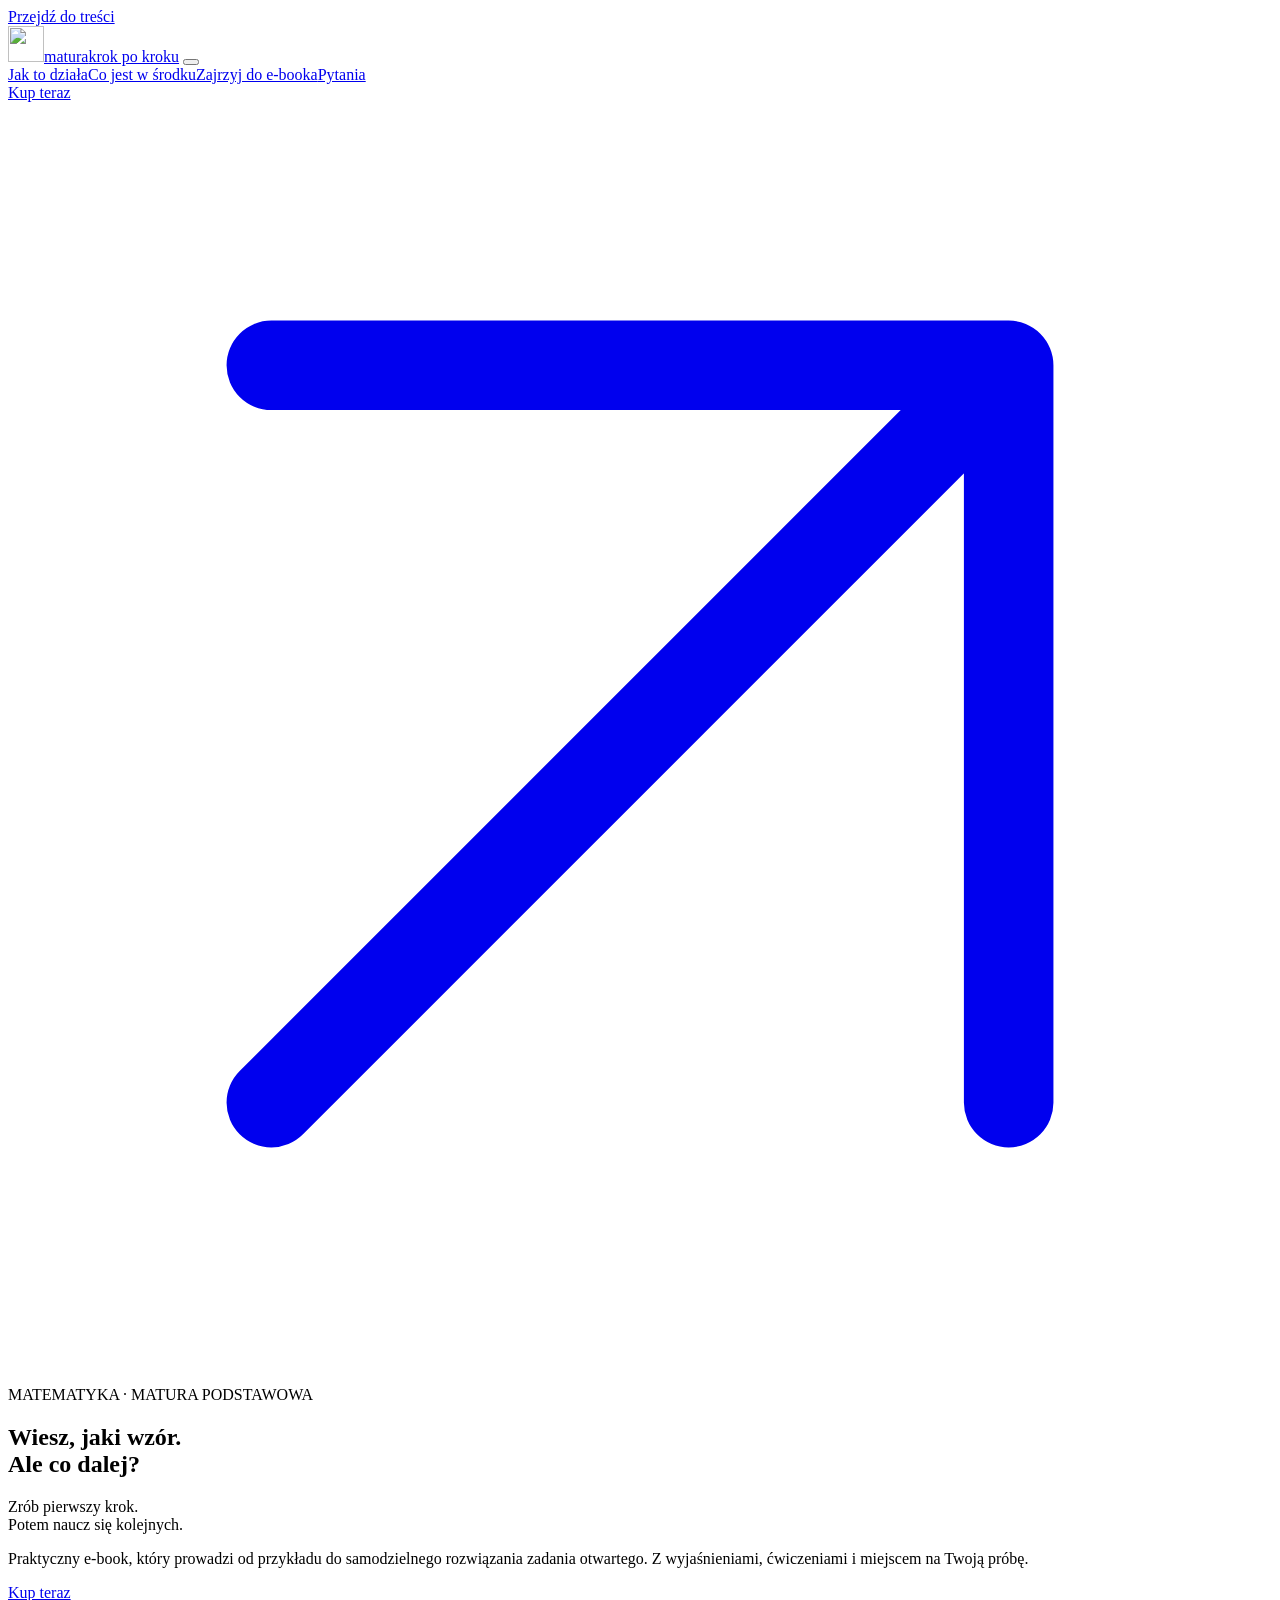
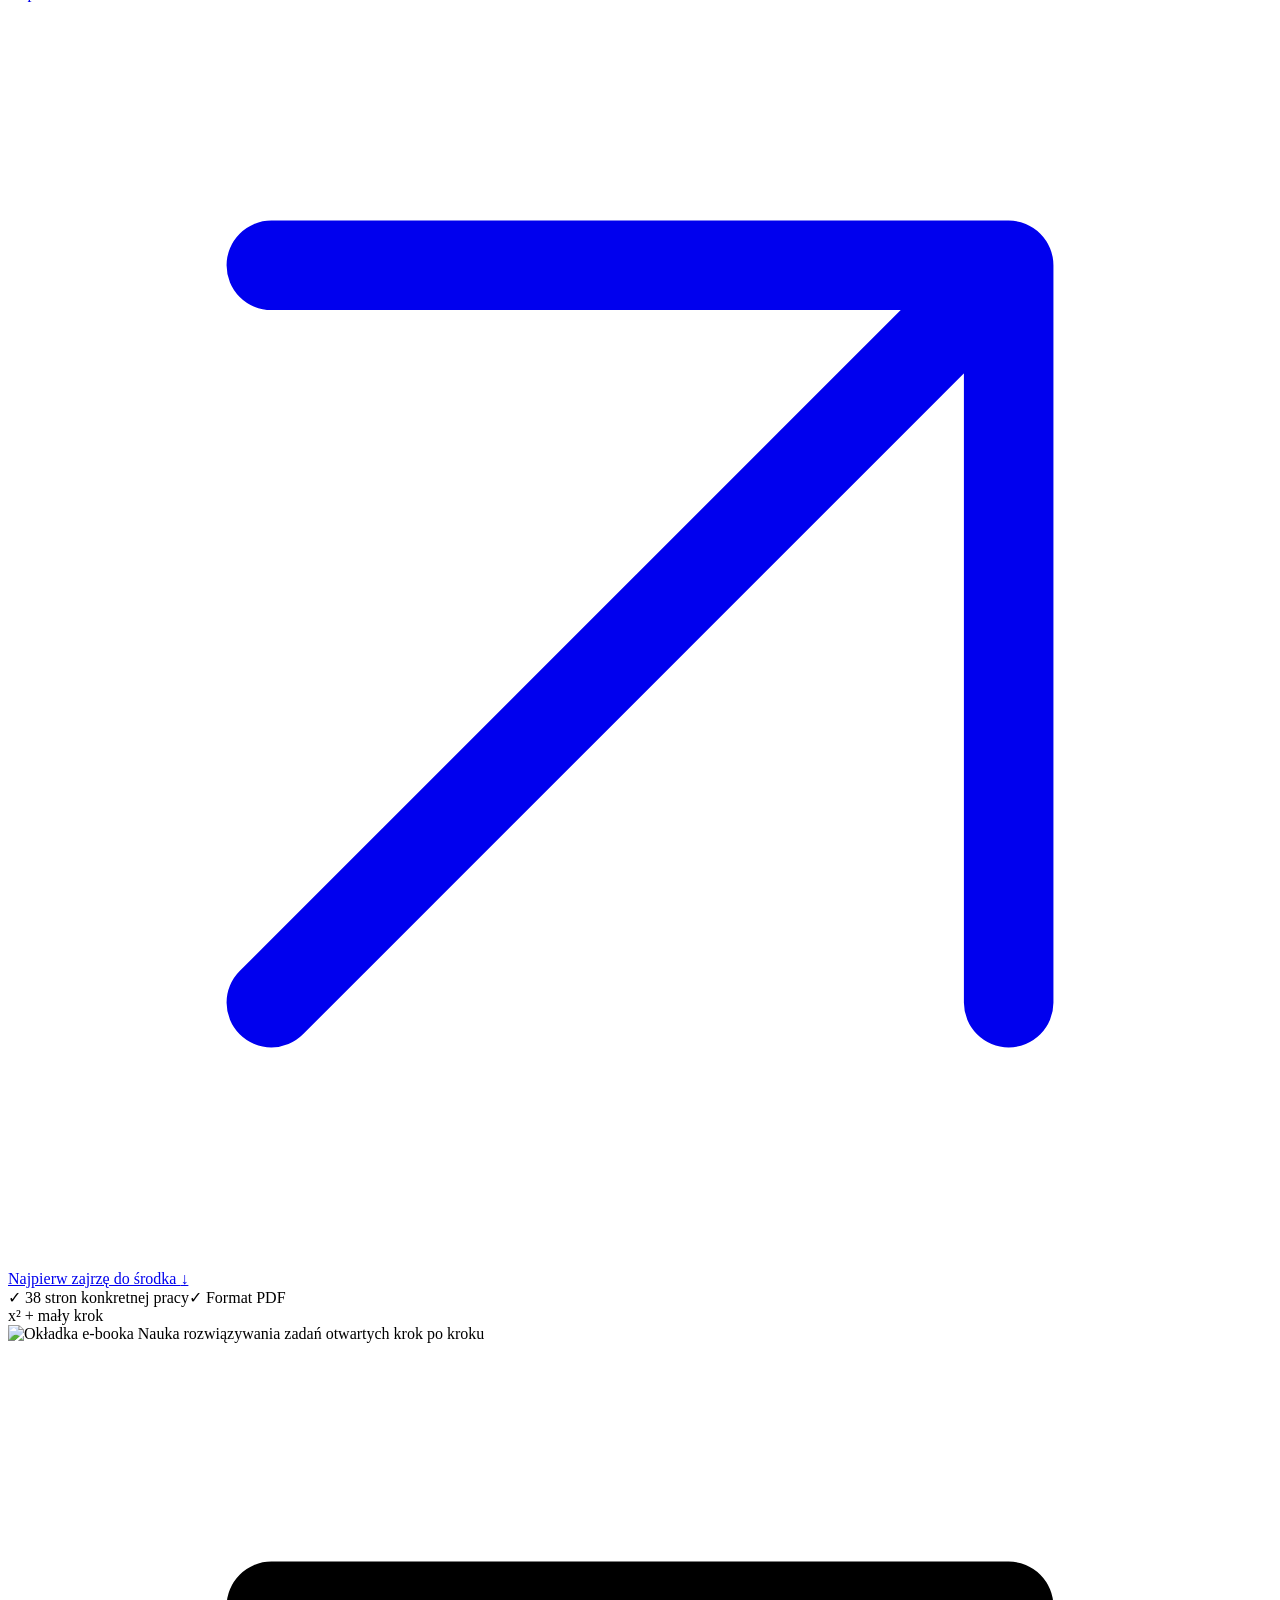
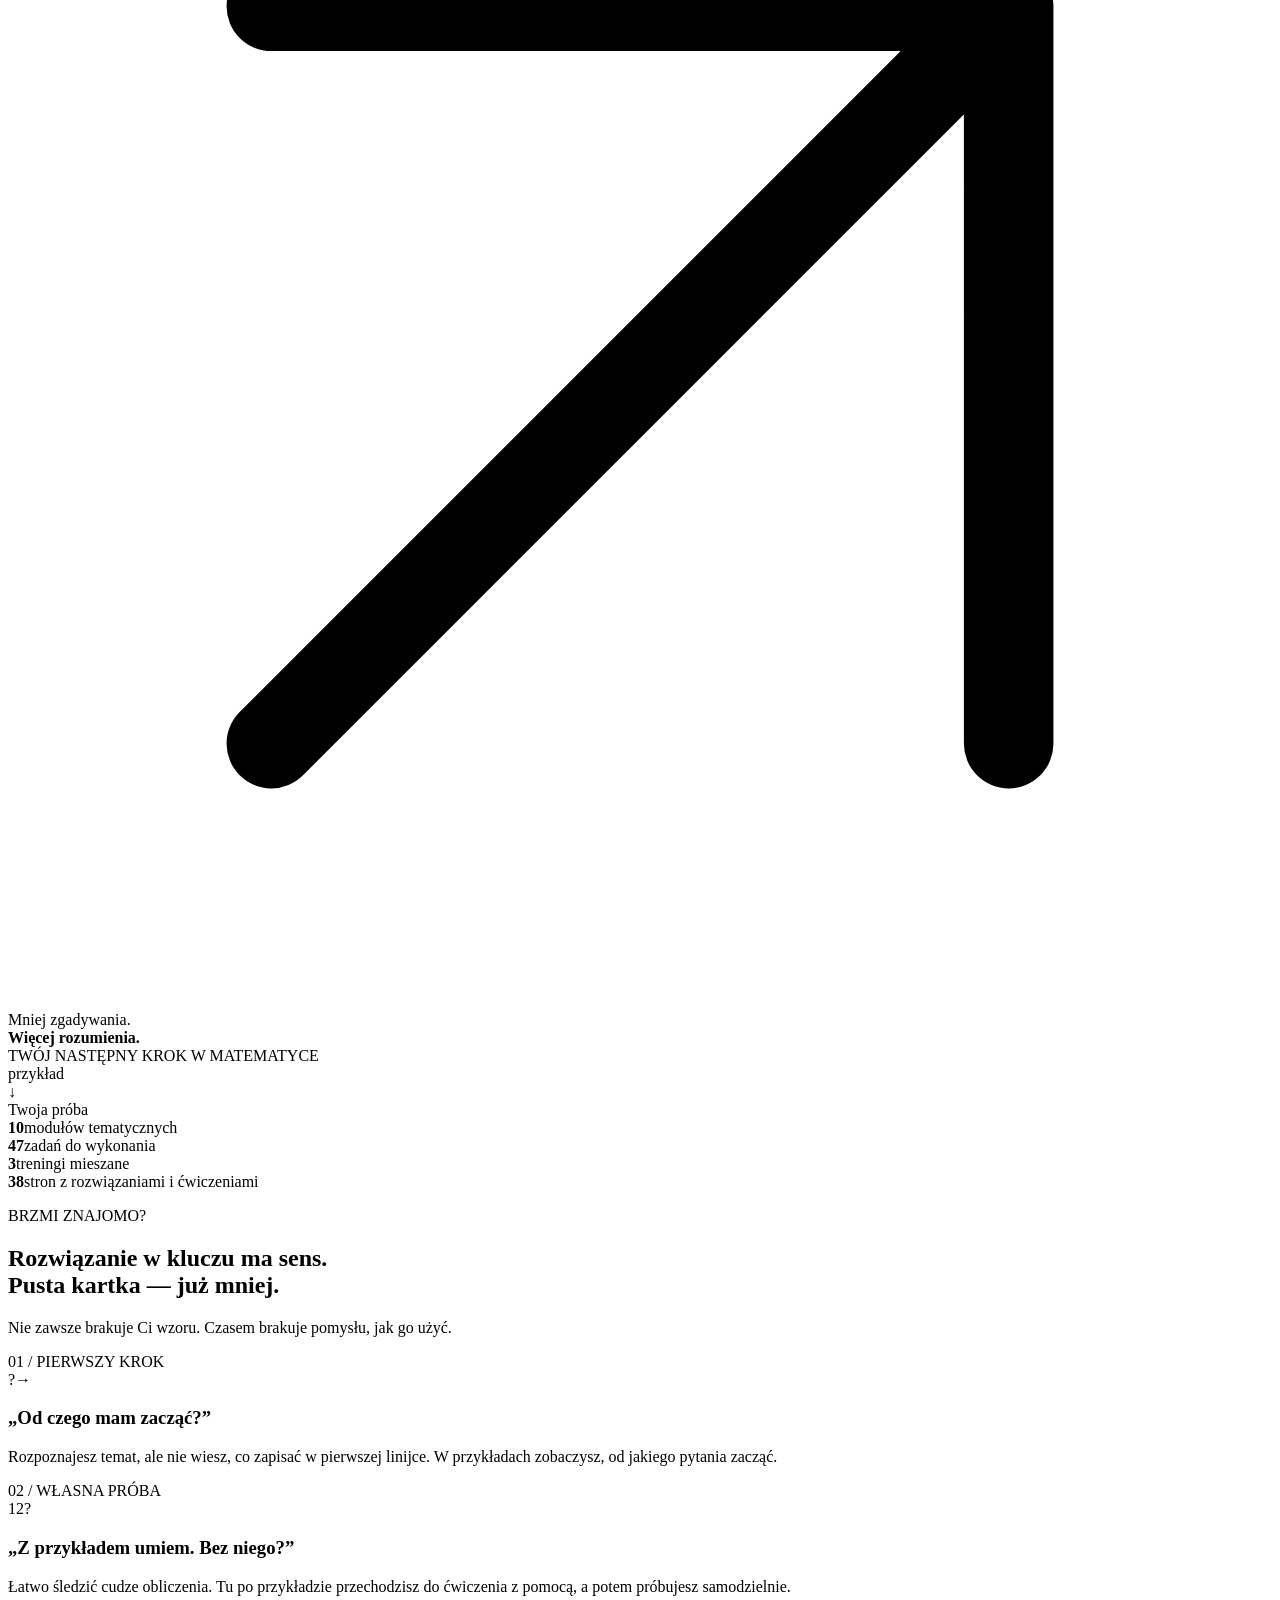
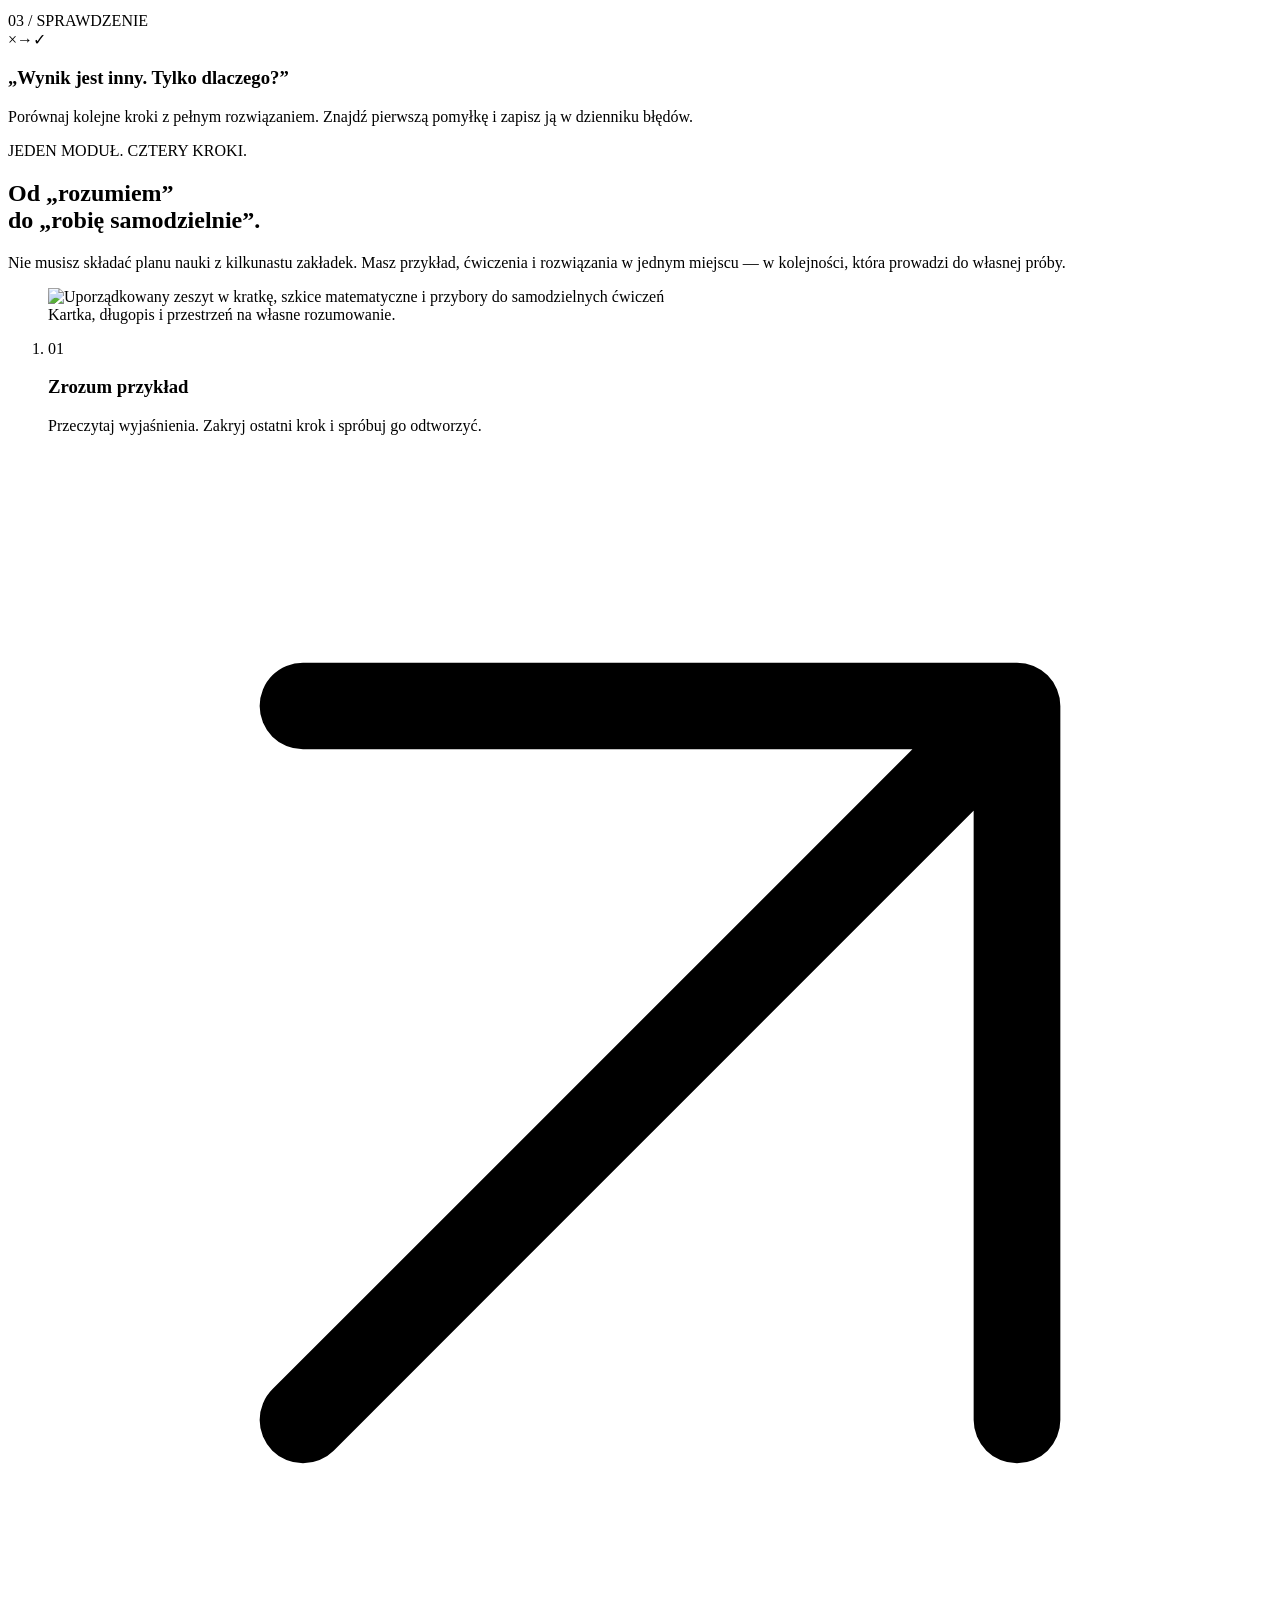
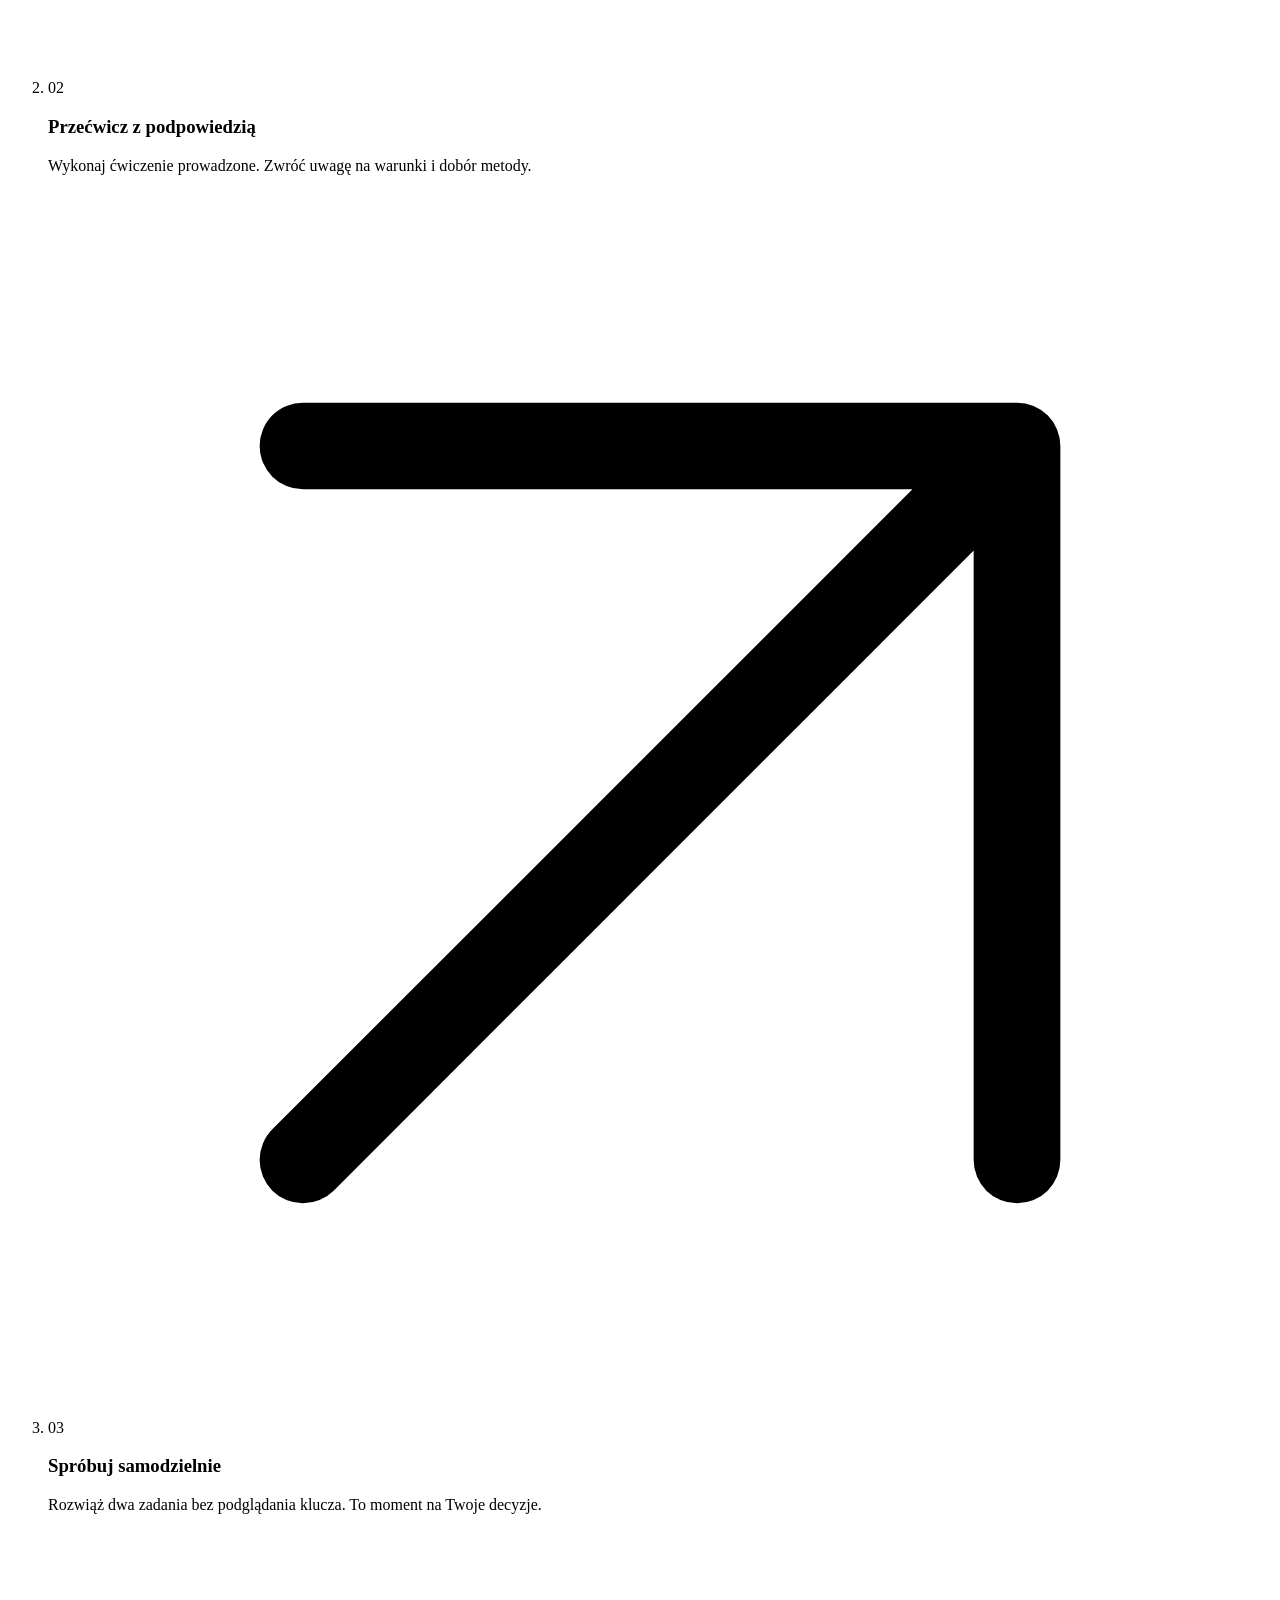
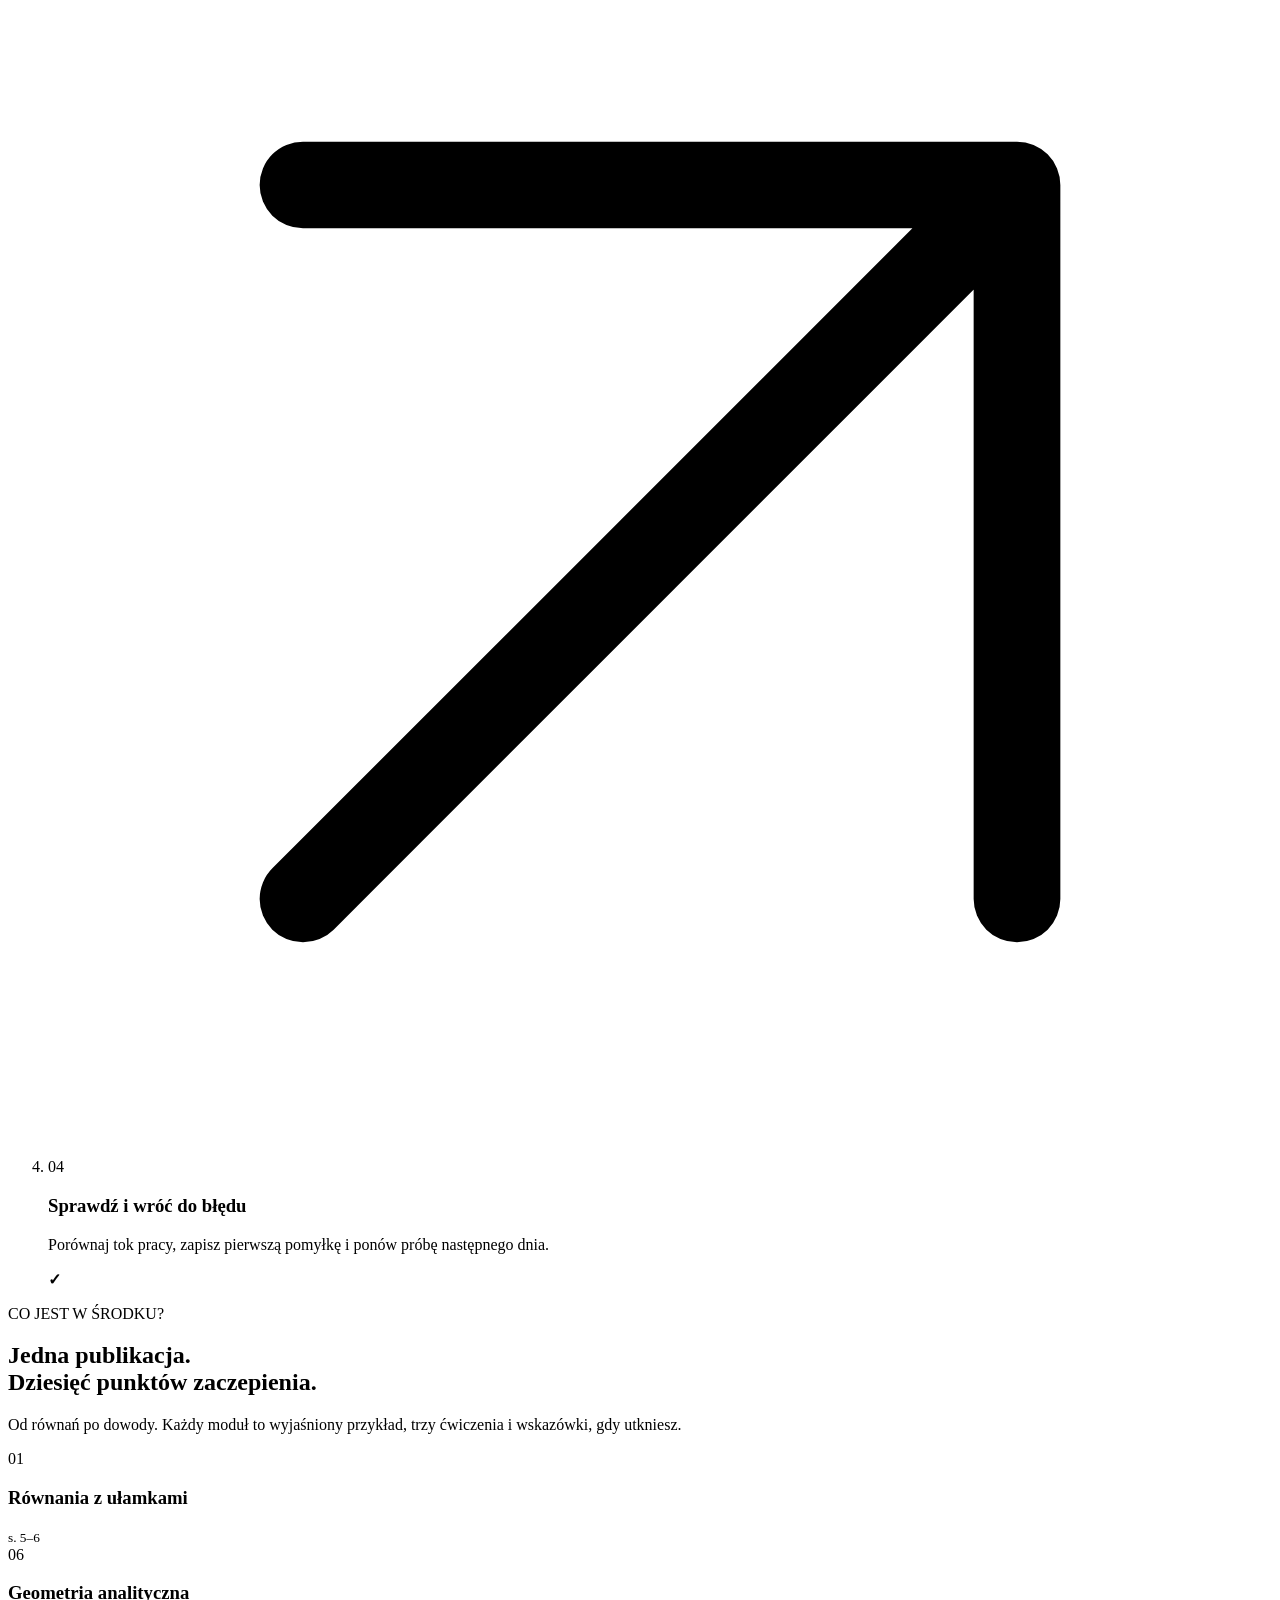
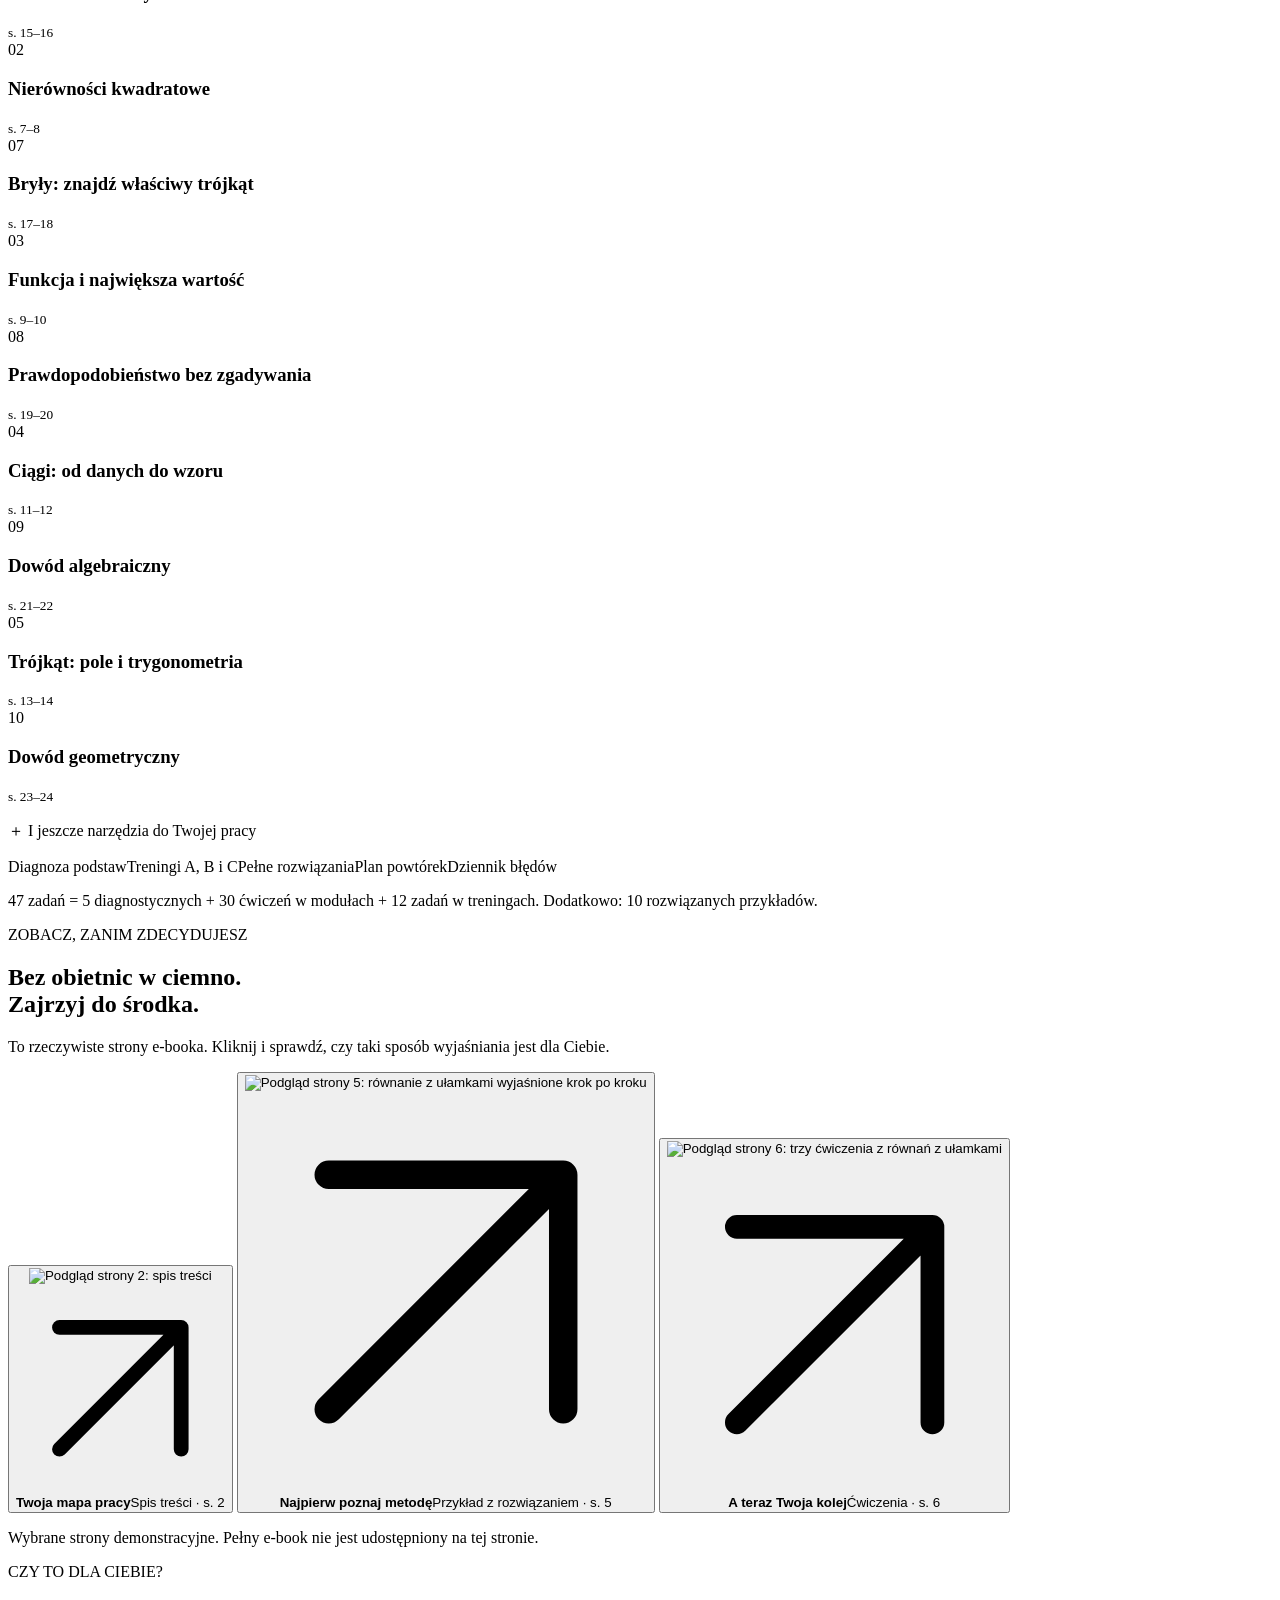
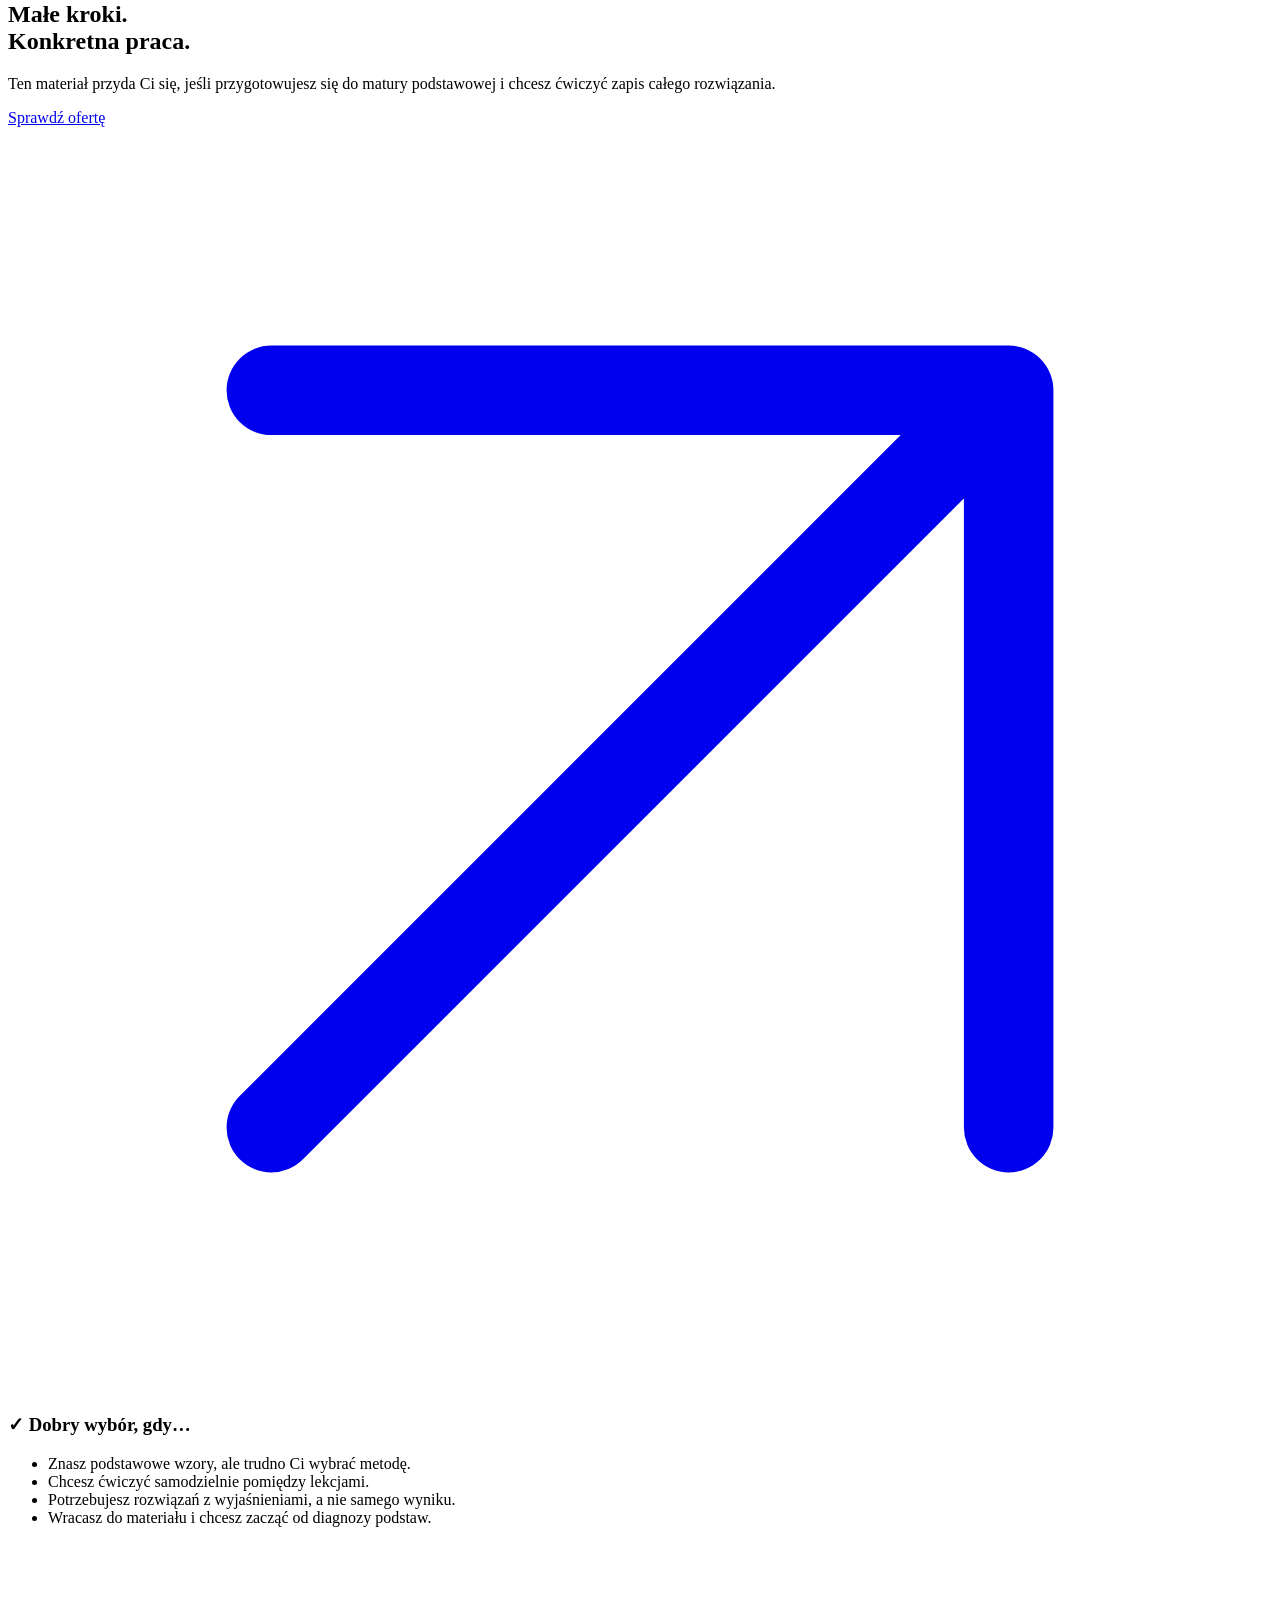
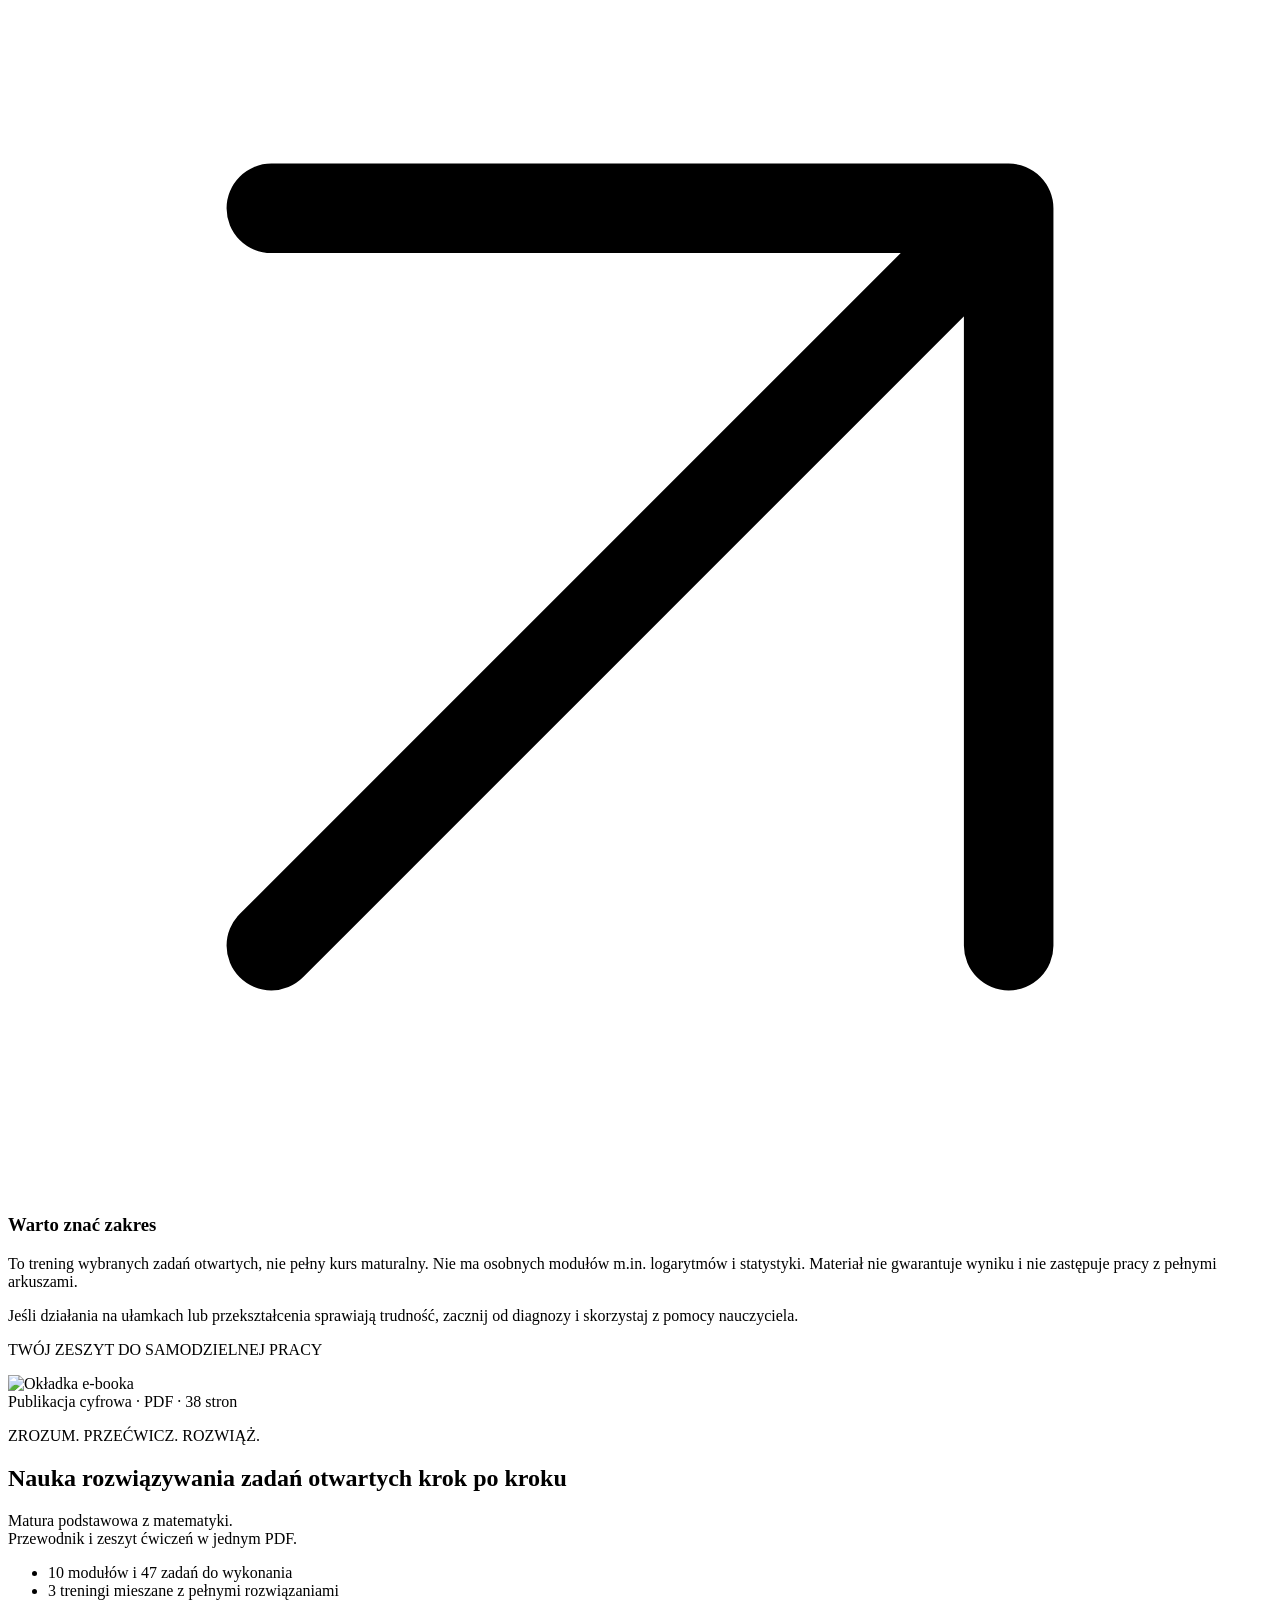
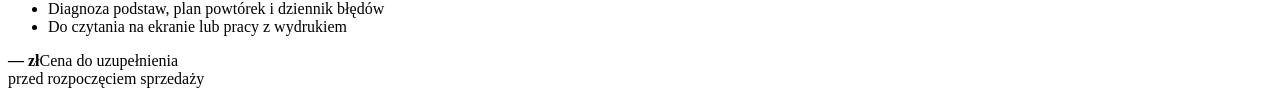
==== index.html @ 4bee0452 "Create index.html" ====
<!doctype html>
<html lang="pl">
<head>
  <meta charset="utf-8">
  <meta name="viewport" content="width=device-width, initial-scale=1">
  <meta name="theme-color" content="#f8f8f2">
  <meta name="description" content="Zrozum przykład. Przećwicz metodę. Rozwiąż samodzielnie. E-book PDF do treningu zadań otwartych na maturze podstawowej: 10 modułów, 47 zadań i pełne rozwiązania.">
  <title>Matura krok po kroku — zadania otwarte z matematyki</title>
  <link rel="icon" href="assets/favicon.svg" type="image/svg+xml">
  <link rel="preload" href="assets/manrope-latin-wght-normal.woff2" as="font" type="font/woff2" crossorigin>
  <link rel="stylesheet" href="styles.css">
  <script src="app.js" type="module"></script>
</head>
<body>
  <a class="skip-link" href="#tresc">Przejdź do treści</a>
  <header class="header">
    <a class="brand" href="#" aria-label="Matura krok po kroku — początek"><img src="assets/favicon.svg" width="36" height="36" alt=""><span>matura<span class="brand-sub">krok po kroku</span></span></a>
    <button class="menu-toggle" aria-expanded="false" aria-controls="navigation" aria-label="Otwórz menu"><span></span><span></span></button>
    <nav id="navigation" aria-label="Nawigacja główna"><a href="#metoda">Jak to działa</a><a href="#zawartosc">Co jest w środku</a><a href="#podglad">Zajrzyj do e-booka</a><a href="#pytania">Pytania</a></nav>
    <a href="https://www.naffy.io/jerry-kvq9v/matura-z-matematyki-019" class="button button-small nav-buy">Kup teraz <span aria-hidden="true"><svg class="arrow-icon" viewBox="0 0 24 24" fill="none" aria-hidden="true"><path d="M5 19 19 5M5 5h14v14" stroke="currentColor" stroke-width="1.7" stroke-linecap="round" stroke-linejoin="round"/></svg></span></a>
  </header>
  <main id="tresc">
    <section class="hero wrap">
      <div class="hero-copy">
        <p class="eyebrow"><span class="status-dot"></span> MATEMATYKA · MATURA PODSTAWOWA</p>
        <h1>Wiesz, jaki wzór.<br>Ale <span class="serif">co dalej?</span></h1>
        <p class="hero-lead">Zrób pierwszy krok.<br>Potem naucz się kolejnych.</p>
        <p class="hero-description">Praktyczny e-book, który prowadzi od przykładu do samodzielnego rozwiązania zadania otwartego. Z wyjaśnieniami, ćwiczeniami i miejscem na Twoją próbę.</p>
        <div class="hero-actions"><a href="https://www.naffy.io/jerry-kvq9v/matura-z-matematyki-019" class="button">Kup teraz <span aria-hidden="true"><svg class="arrow-icon" viewBox="0 0 24 24" fill="none" aria-hidden="true"><path d="M5 19 19 5M5 5h14v14" stroke="currentColor" stroke-width="1.7" stroke-linecap="round" stroke-linejoin="round"/></svg></span></a><a class="text-link" href="#podglad">Najpierw zajrzę do środka <span aria-hidden="true">↓</span></a></div>
        <div class="hero-meta"><span><span aria-hidden="true">✓</span> 38 stron konkretnej pracy</span><span><span aria-hidden="true">✓</span> Format PDF</span></div>
      </div>
      <div class="hero-art" aria-label="Wizualizacja e-booka z jego oryginalną okładką">
        <div class="art-grid" aria-hidden="true"></div><span class="art-formula" aria-hidden="true">x² + mały krok</span>
        <div class="book"><img src="assets/cover.webp" width="990" height="1400" alt="Okładka e-booka Nauka rozwiązywania zadań otwartych krok po kroku" fetchpriority="high"></div>
        <div class="art-note"><span class="note-icon" aria-hidden="true"><svg class="arrow-icon" viewBox="0 0 24 24" fill="none" aria-hidden="true"><path d="M5 19 19 5M5 5h14v14" stroke="currentColor" stroke-width="1.7" stroke-linecap="round" stroke-linejoin="round"/></svg></span><span>Mniej zgadywania.<br><strong>Więcej rozumienia.</strong></span></div>
        <span class="art-caption">TWÓJ NASTĘPNY KROK W MATEMATYCE</span>
        <div class="round-note">przykład<br><span>↓</span><br>Twoja próba</div>
      </div>
    </section>
    <section class="numbers wrap" aria-label="E-book w liczbach">
      <div><strong>10</strong><span>modułów tematycznych</span></div><div><strong>47</strong><span>zadań do wykonania</span></div><div><strong>3</strong><span>treningi mieszane</span></div><div><strong>38</strong><span>stron z rozwiązaniami i ćwiczeniami</span></div>
    </section>

    <section class="section wrap problem" id="dla-kogo">
      <div class="section-heading reveal"><p class="eyebrow">BRZMI ZNAJOMO?</p><h2>Rozwiązanie w kluczu ma sens.<br> <span class="serif">Pusta kartka — już mniej.</span></h2><p>Nie zawsze brakuje Ci wzoru. Czasem brakuje pomysłu, jak go użyć.</p></div>
      <div class="problem-grid">
        <article class="problem-card reveal"><span class="card-index">01 / PIERWSZY KROK</span><div class="mini-diagram first-step" aria-hidden="true"><span>?</span><i></i><i></i><b>→</b></div><h3>„Od czego mam zacząć?”</h3><p>Rozpoznajesz temat, ale nie wiesz, co zapisać w pierwszej linijce. W przykładach zobaczysz, od jakiego pytania zacząć.</p></article>
        <article class="problem-card reveal"><span class="card-index">02 / WŁASNA PRÓBA</span><div class="mini-diagram steps-diagram" aria-hidden="true"><span>1</span><i></i><span>2</span><i></i><span>?</span></div><h3>„Z przykładem umiem. Bez niego?”</h3><p>Łatwo śledzić cudze obliczenia. Tu po przykładzie przechodzisz do ćwiczenia z pomocą, a potem próbujesz samodzielnie.</p></article>
        <article class="problem-card reveal"><span class="card-index">03 / SPRAWDZENIE</span><div class="mini-diagram check-diagram" aria-hidden="true"><span>×</span><b>→</b><span>✓</span></div><h3>„Wynik jest inny. Tylko dlaczego?”</h3><p>Porównaj kolejne kroki z pełnym rozwiązaniem. Znajdź pierwszą pomyłkę i zapisz ją w dzienniku błędów.</p></article>
      </div>
    </section>

    <section class="method-section" id="metoda"><div class="wrap method-layout">
      <div class="method-intro reveal"><p class="eyebrow">JEDEN MODUŁ. CZTERY KROKI.</p><h2>Od „rozumiem”<br>do <span class="serif">„robię samodzielnie”.</span></h2><p>Nie musisz składać planu nauki z kilkunastu zakładek. Masz przykład, ćwiczenia i rozwiązania w jednym miejscu — w kolejności, która prowadzi do własnej próby.</p><figure class="practice-image"><img src="assets/practice.webp" alt="Uporządkowany zeszyt w kratkę, szkice matematyczne i przybory do samodzielnych ćwiczeń" width="1200" height="800" loading="lazy"><figcaption>Kartka, długopis i przestrzeń na własne rozumowanie.</figcaption></figure></div>
      <ol class="method-steps">
        <li class="reveal"><span>01</span><div><h3>Zrozum przykład</h3><p>Przeczytaj wyjaśnienia. Zakryj ostatni krok i spróbuj go odtworzyć.</p></div><b aria-hidden="true"><svg class="arrow-icon" viewBox="0 0 24 24" fill="none" aria-hidden="true"><path d="M5 19 19 5M5 5h14v14" stroke="currentColor" stroke-width="1.7" stroke-linecap="round" stroke-linejoin="round"/></svg></b></li>
        <li class="reveal"><span>02</span><div><h3>Przećwicz z podpowiedzią</h3><p>Wykonaj ćwiczenie prowadzone. Zwróć uwagę na warunki i dobór metody.</p></div><b aria-hidden="true"><svg class="arrow-icon" viewBox="0 0 24 24" fill="none" aria-hidden="true"><path d="M5 19 19 5M5 5h14v14" stroke="currentColor" stroke-width="1.7" stroke-linecap="round" stroke-linejoin="round"/></svg></b></li>
        <li class="reveal"><span>03</span><div><h3>Spróbuj samodzielnie</h3><p>Rozwiąż dwa zadania bez podglądania klucza. To moment na Twoje decyzje.</p></div><b aria-hidden="true"><svg class="arrow-icon" viewBox="0 0 24 24" fill="none" aria-hidden="true"><path d="M5 19 19 5M5 5h14v14" stroke="currentColor" stroke-width="1.7" stroke-linecap="round" stroke-linejoin="round"/></svg></b></li>
        <li class="reveal"><span>04</span><div><h3>Sprawdź i wróć do błędu</h3><p>Porównaj tok pracy, zapisz pierwszą pomyłkę i ponów próbę następnego dnia.</p></div><b aria-hidden="true">✓</b></li>
      </ol>
    </div></section>

    <section class="section wrap" id="zawartosc">
      <div class="split-heading reveal"><div><p class="eyebrow">CO JEST W ŚRODKU?</p><h2>Jedna publikacja.<br> <span class="serif">Dziesięć punktów zaczepienia.</span></h2></div><p>Od równań po dowody. Każdy moduł to wyjaśniony przykład, trzy ćwiczenia i wskazówki, gdy utkniesz.</p></div>
      <div class="chapters reveal">
        <div><span>01</span><h3>Równania z ułamkami</h3><small>s. 5–6</small></div><div><span>06</span><h3>Geometria analityczna</h3><small>s. 15–16</small></div>
        <div><span>02</span><h3>Nierówności kwadratowe</h3><small>s. 7–8</small></div><div><span>07</span><h3>Bryły: znajdź właściwy trójkąt</h3><small>s. 17–18</small></div>
        <div><span>03</span><h3>Funkcja i największa wartość</h3><small>s. 9–10</small></div><div><span>08</span><h3>Prawdopodobieństwo bez zgadywania</h3><small>s. 19–20</small></div>
        <div><span>04</span><h3>Ciągi: od danych do wzoru</h3><small>s. 11–12</small></div><div><span>09</span><h3>Dowód algebraiczny</h3><small>s. 21–22</small></div>
        <div><span>05</span><h3>Trójkąt: pole i trygonometria</h3><small>s. 13–14</small></div><div><span>10</span><h3>Dowód geometryczny</h3><small>s. 23–24</small></div>
      </div>
      <div class="extras reveal"><p><span aria-hidden="true">＋</span> I jeszcze narzędzia do Twojej pracy</p><div><span>Diagnoza podstaw</span><span>Treningi A, B i C</span><span>Pełne rozwiązania</span><span>Plan powtórek</span><span>Dziennik błędów</span></div></div>
      <p class="scope-note">47 zadań = 5 diagnostycznych + 30 ćwiczeń w modułach + 12 zadań w treningach. Dodatkowo: 10 rozwiązanych przykładów.</p>
    </section>

    <section class="preview-section" id="podglad"><div class="wrap">
      <div class="split-heading reveal"><div><p class="eyebrow">ZOBACZ, ZANIM ZDECYDUJESZ</p><h2>Bez obietnic w ciemno.<br> <span class="serif">Zajrzyj do środka.</span></h2></div><p>To rzeczywiste strony e-booka. Kliknij i sprawdź, czy taki sposób wyjaśniania jest dla Ciebie.</p></div>
      <div class="preview-grid">
        <button class="page-card reveal" data-preview="2"><div class="page-frame"><img src="assets/page-2.webp" width="1061" height="1500" alt="Podgląd strony 2: spis treści" loading="lazy"><span class="zoom-icon" aria-hidden="true"><svg class="arrow-icon" viewBox="0 0 24 24" fill="none" aria-hidden="true"><path d="M5 19 19 5M5 5h14v14" stroke="currentColor" stroke-width="1.7" stroke-linecap="round" stroke-linejoin="round"/></svg></span></div><span class="page-label"><strong>Twoja mapa pracy</strong><span>Spis treści · s. 2</span></span></button>
        <button class="page-card reveal" data-preview="5"><div class="page-frame"><img src="assets/page-5.webp" width="1061" height="1500" alt="Podgląd strony 5: równanie z ułamkami wyjaśnione krok po kroku" loading="lazy"><span class="zoom-icon" aria-hidden="true"><svg class="arrow-icon" viewBox="0 0 24 24" fill="none" aria-hidden="true"><path d="M5 19 19 5M5 5h14v14" stroke="currentColor" stroke-width="1.7" stroke-linecap="round" stroke-linejoin="round"/></svg></span></div><span class="page-label"><strong>Najpierw poznaj metodę</strong><span>Przykład z rozwiązaniem · s. 5</span></span></button>
        <button class="page-card reveal" data-preview="6"><div class="page-frame"><img src="assets/page-6.webp" width="1061" height="1500" alt="Podgląd strony 6: trzy ćwiczenia z równań z ułamkami" loading="lazy"><span class="zoom-icon" aria-hidden="true"><svg class="arrow-icon" viewBox="0 0 24 24" fill="none" aria-hidden="true"><path d="M5 19 19 5M5 5h14v14" stroke="currentColor" stroke-width="1.7" stroke-linecap="round" stroke-linejoin="round"/></svg></span></div><span class="page-label"><strong>A teraz Twoja kolej</strong><span>Ćwiczenia · s. 6</span></span></button>
      </div><p class="preview-note">Wybrane strony demonstracyjne. Pełny e-book nie jest udostępniony na tej stronie.</p>
    </div></section>

    <section class="section wrap fit-section">
      <div class="reveal"><p class="eyebrow">CZY TO DLA CIEBIE?</p><h2>Małe kroki.<br> <span class="serif">Konkretna praca.</span></h2><p>Ten materiał przyda Ci się, jeśli przygotowujesz się do matury podstawowej i chcesz ćwiczyć zapis całego rozwiązania.</p><a class="text-link" href="#oferta">Sprawdź ofertę <span aria-hidden="true"><svg class="arrow-icon" viewBox="0 0 24 24" fill="none" aria-hidden="true"><path d="M5 19 19 5M5 5h14v14" stroke="currentColor" stroke-width="1.7" stroke-linecap="round" stroke-linejoin="round"/></svg></span></a></div>
      <div class="fit-cards"><article class="fit-card reveal"><h3><span aria-hidden="true">✓</span> Dobry wybór, gdy…</h3><ul><li>Znasz podstawowe wzory, ale trudno Ci wybrać metodę.</li><li>Chcesz ćwiczyć samodzielnie pomiędzy lekcjami.</li><li>Potrzebujesz rozwiązań z wyjaśnieniami, a nie samego wyniku.</li><li>Wracasz do materiału i chcesz zacząć od diagnozy podstaw.</li></ul></article><article class="fit-card fit-neutral reveal"><h3><span aria-hidden="true"><svg class="arrow-icon" viewBox="0 0 24 24" fill="none" aria-hidden="true"><path d="M5 19 19 5M5 5h14v14" stroke="currentColor" stroke-width="1.7" stroke-linecap="round" stroke-linejoin="round"/></svg></span> Warto znać zakres</h3><p>To trening wybranych zadań otwartych, nie pełny kurs maturalny. Nie ma osobnych modułów m.in. logarytmów i statystyki. Materiał nie gwarantuje wyniku i nie zastępuje pracy z pełnymi arkuszami.</p><p>Jeśli działania na ułamkach lub przekształcenia sprawiają trudność, zacznij od diagnozy i skorzystaj z pomocy nauczyciela.</p></article></div>
    </section>

    <section class="offer-section wrap" id="oferta"><div class="offer-card reveal">
      <div class="offer-visual"><p class="eyebrow">TWÓJ ZESZYT DO SAMODZIELNEJ PRACY</p><div class="book book-small"><img src="assets/cover.webp" alt="Okładka e-booka" width="990" height="1400" loading="lazy"></div><span>Publikacja cyfrowa · PDF · 38 stron</span></div>
      <div class="offer-copy"><p class="eyebrow">ZROZUM. PRZEĆWICZ. ROZWIĄŻ.</p><h2>Nauka rozwiązywania zadań otwartych <span class="serif">krok po kroku</span></h2><p>Matura podstawowa z matematyki.<br>Przewodnik i zeszyt ćwiczeń w jednym PDF.</p><ul class="offer-list"><li>10 modułów i 47 zadań do wykonania</li><li>3 treningi mieszane z pełnymi rozwiązaniami</li><li>Diagnoza podstaw, plan powtórek i dziennik błędów</li><li>Do czytania na ekranie lub pracy z wydrukiem</li></ul><div class="price-line"><strong id="price">— zł</strong><span id="price-note">Cena do uzupełnienia<br>przed rozpoczęciem sprzedaży</span></div><a class="button buy-button" herf='https://www.naffy.io/jerry-kvq9v/matura-z-matematyki-019">Kup teraz <span aria-hidden="true"><svg class="arrow-icon" viewBox="0 0 24 24" fill="none" aria-hidden="true"><path d="M5 19 19 5M5 5h14v14" stroke="currentColor" stroke-width="1.7" stroke-linecap="round" stroke-linejoin="round"/></svg></span></button><p class="purchase-note" id="purchase-note">Wersja demonstracyjna. Ten przycisk nie pobiera płatności.</p><p class="delivery" id="delivery">Sposób otrzymania produktu po zakupie zostanie podany po uruchomieniu sprzedaży.</p></div>
    </div></section>

    <section class="section wrap faq-section" id="pytania"><div class="reveal"><p class="eyebrow">JESZCZE JEDNO PYTANIE?</p><h2>Wszystko <span class="serif">jasne.</span></h2><p>Zanim zrobisz pierwszy krok, poznaj szczegóły.</p></div><div class="faq-list reveal">
      <details><summary>W jakim formacie jest e-book?</summary><p>To 38-stronicowy plik PDF w formacie A4. Zawiera teorię potrzebną do przykładów, ćwiczenia, pełne rozwiązania, plan powtórek i dziennik błędów. Nie jest kursem wideo ani książką drukowaną.</p></details>
      <details><summary>Jak otrzymam e-booka po zakupie?</summary><p id="faq-delivery">Sprzedaż nie została jeszcze uruchomiona. Sposób dostarczenia PDF i warunki zakupu zostaną uzupełnione przed jej rozpoczęciem. Wersja demonstracyjna nie przyjmuje płatności i nie wysyła produktu.</p></details>
      <details><summary>Czy mogę czytać go na telefonie?</summary><p>Tak, PDF można otworzyć na telefonie, tablecie i komputerze. Na małym ekranie niektóre strony mogą wymagać powiększenia. Do rozwiązywania zadań wygodnie jest przygotować osobną kartkę lub wydruk.</p></details>
      <details><summary>Czy potrzebuję specjalnego programu?</summary><p>Wystarczy przeglądarka lub zwykły czytnik PDF. Do pisania w pliku potrzebujesz funkcji adnotacji. Pola w e-booku nie są interaktywnymi formularzami.</p></details>
      <details><summary>Czy to materiał dla początkujących?</summary><p>Możesz zacząć od pięciu zadań diagnostycznych. W modułach znajdziesz przykłady z wyjaśnieniami i ćwiczenia z podpowiedziami. Jeśli masz braki w ułamkach lub przekształceniach, najpierw uzupełnij podstawy, w razie potrzeby z nauczycielem.</p></details>
      <details><summary>Czy e-book obejmuje całą maturę?</summary><p>Nie. Ćwiczysz wybrane typy zadań otwartych na poziomie podstawowym. Publikacja nie zastępuje pełnego przygotowania ani oficjalnych arkuszy. To materiał niezależny, niezatwierdzony przez CKE, bez gwarancji konkretnego wyniku.</p></details>
      <details><summary>Ile czasu zajmuje praca z materiałem?</summary><p>Publikacja proponuje 10 sesji modułowych i 3 sesje treningowe. Tempo dopasuj do swoich potrzeb. Treningi mieszane mają orientacyjny limit 30 minut, a diagnoza 15–20 minut — to wskazówki organizacyjne, nie normy egzaminacyjne.</p></details>
    </div></section>
    <section class="last-word wrap reveal"><span class="last-icon" aria-hidden="true"><svg class="arrow-icon" viewBox="0 0 24 24" fill="none" aria-hidden="true"><path d="M5 19 19 5M5 5h14v14" stroke="currentColor" stroke-width="1.7" stroke-linecap="round" stroke-linejoin="round"/></svg></span><h2>Kolejne zadanie.<br> <span class="serif">Tym razem z pomysłem na start.</span></h2><a class="button" href="#oferta">Zrób pierwszy krok <span aria-hidden="true"><svg class="arrow-icon" viewBox="0 0 24 24" fill="none" aria-hidden="true"><path d="M5 19 19 5M5 5h14v14" stroke="currentColor" stroke-width="1.7" stroke-linecap="round" stroke-linejoin="round"/></svg></span></a></section>
  </main>
  <footer class="footer wrap"><div class="footer-top"><a class="brand" href="#"><img src="assets/favicon.svg" width="36" height="36" alt=""><span>matura<span class="brand-sub">krok po kroku</span></span></a><p>Zrozum przykład. Przećwicz metodę.<br>Rozwiąż samodzielnie.</p></div><div class="footer-bottom"><div><p id="seller">Dane sprzedawcy: do uzupełnienia</p><p id="contact">Kontakt: do uzupełnienia</p></div><nav aria-label="Informacje o sprzedaży"><button data-legal="terms">Regulamin</button><button data-legal="privacy">Polityka prywatności</button><button data-legal="consumer">Prawa konsumenta</button></nav></div><p class="footer-note">Niezależny materiał edukacyjny. Nie jest publikacją CKE. <span id="footer-demo">Wersja demonstracyjna — zakup niedostępny.</span></p></footer>
  <div class="mobile-buy" id="mobile-buy"><span>Twój kolejny krok<span>e-book PDF · 38 stron</span></span><a href="#oferta" class="button button-small">Kup teraz <svg class="arrow-icon" viewBox="0 0 24 24" fill="none" aria-hidden="true"><path d="M5 19 19 5M5 5h14v14" stroke="currentColor" stroke-width="1.7" stroke-linecap="round" stroke-linejoin="round"/></svg></a></div>
  <dialog id="preview-dialog" class="preview-dialog" aria-labelledby="preview-title"><div class="dialog-top"><h2 id="preview-title">Podgląd e-booka</h2><button class="close-dialog" aria-label="Zamknij podgląd">×</button></div><img id="preview-image" src="assets/page-2.webp" alt=""><div class="preview-controls"><button id="previous-page" aria-label="Poprzednia strona">←</button><p id="preview-position" aria-live="polite"></p><button id="next-page" aria-label="Następna strona">→</button></div></dialog>
  <dialog id="info-dialog" class="info-dialog" aria-labelledby="info-title"><button class="close-dialog" aria-label="Zamknij komunikat">×</button><span class="info-symbol" aria-hidden="true"><svg class="arrow-icon" viewBox="0 0 24 24" fill="none" aria-hidden="true"><path d="M5 19 19 5M5 5h14v14" stroke="currentColor" stroke-width="1.7" stroke-linecap="round" stroke-linejoin="round"/></svg></span><h2 id="info-title">Sprzedaż jeszcze nie ruszyła</h2><p id="info-text">To wersja demonstracyjna strony. Cena i bezpieczny koszyk zostaną udostępnione przed rozpoczęciem sprzedaży. Nie pobrano płatności ani nie złożono zamówienia.</p><button class="button close-dialog">Rozumiem</button></dialog>
  <noscript><p class="noscript">Podgląd powiększonych stron i informacje o zakupie wymagają JavaScript. Sprzedaż w wersji demonstracyjnej jest wyłączona.</p></noscript>
</body>
</html>
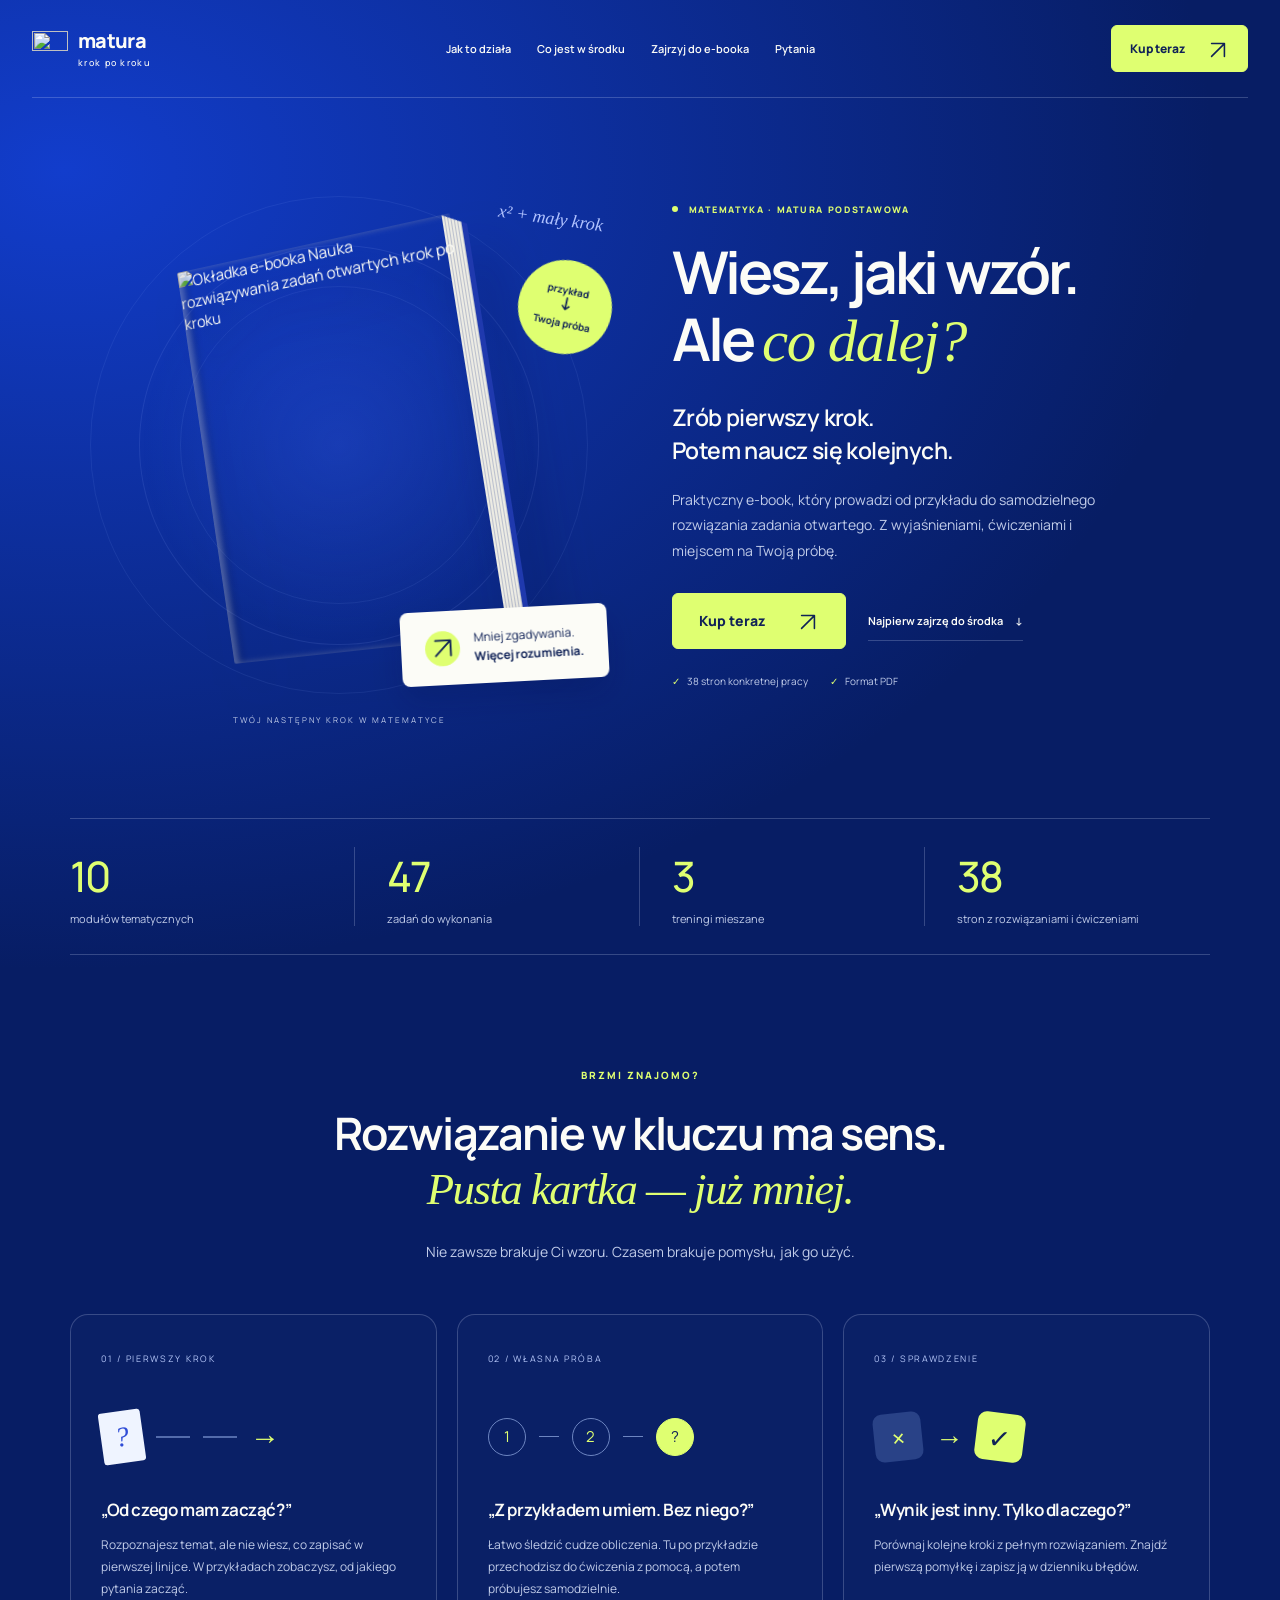
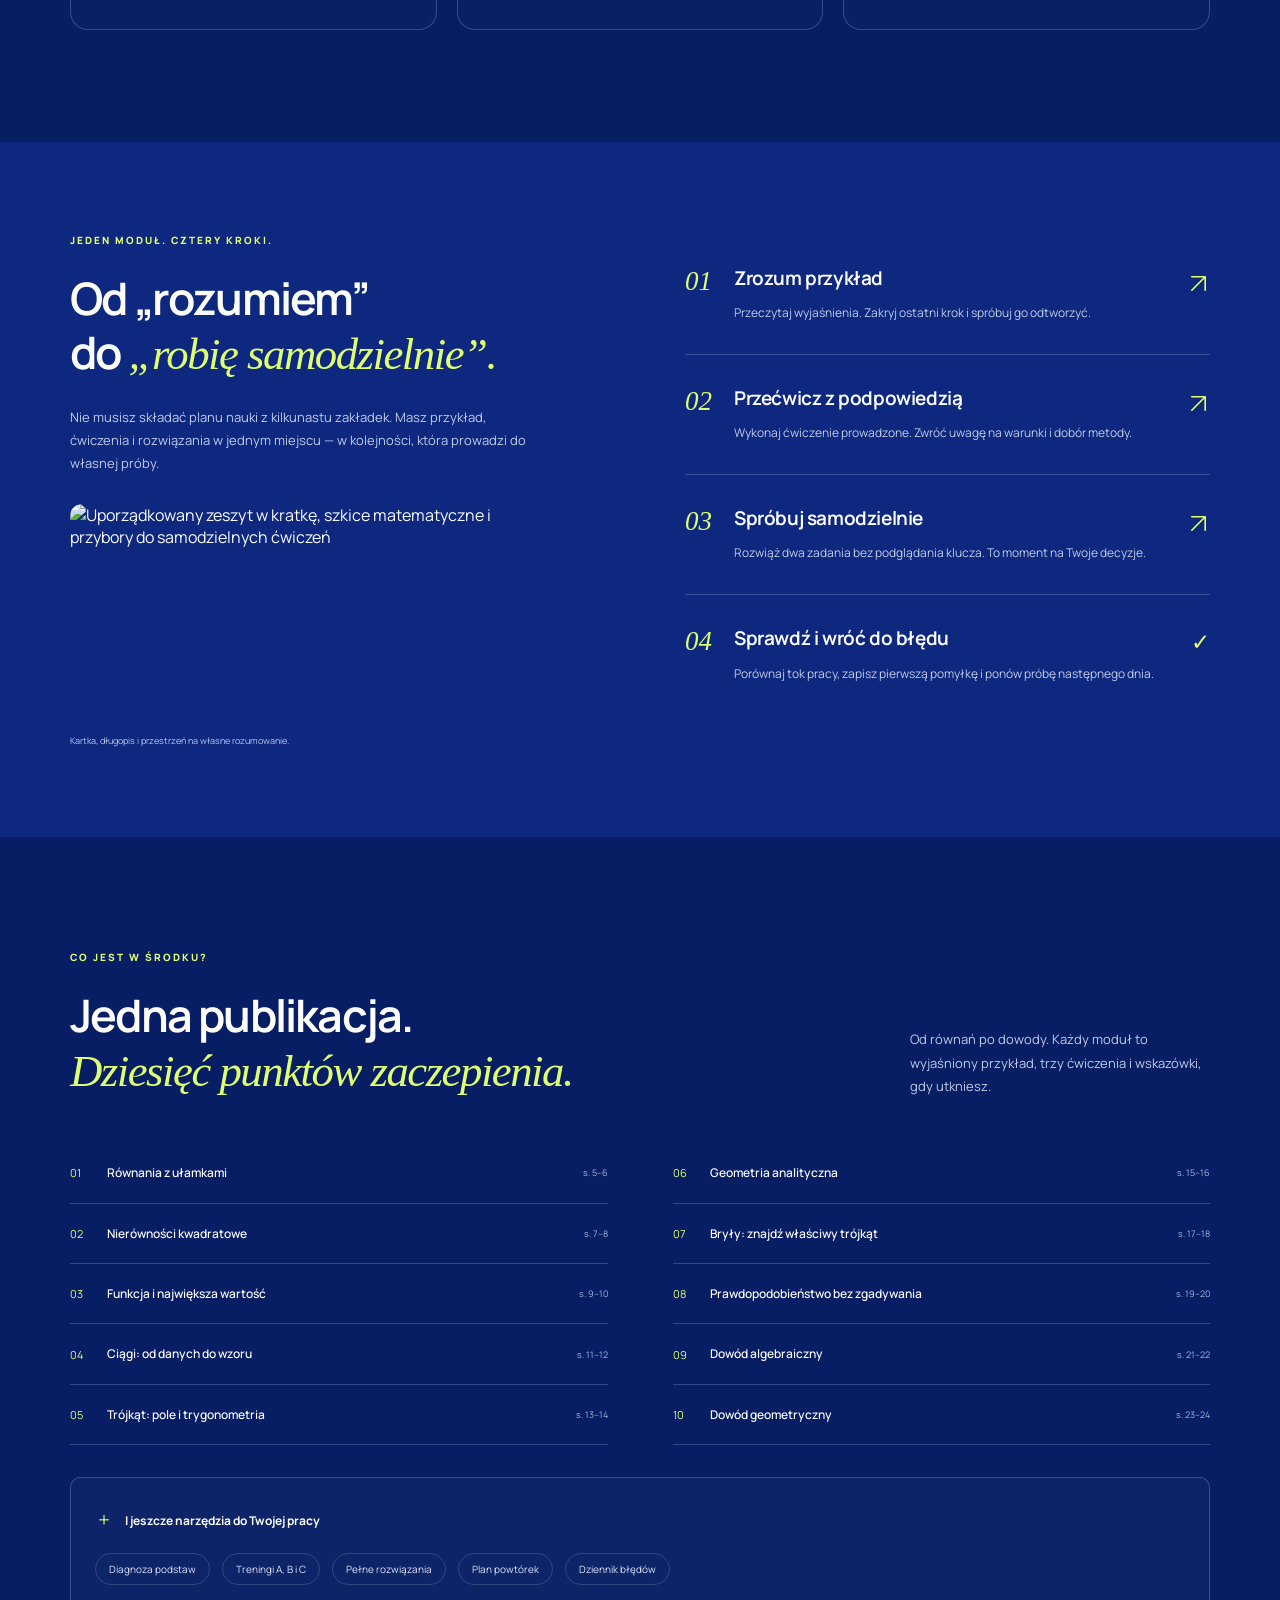
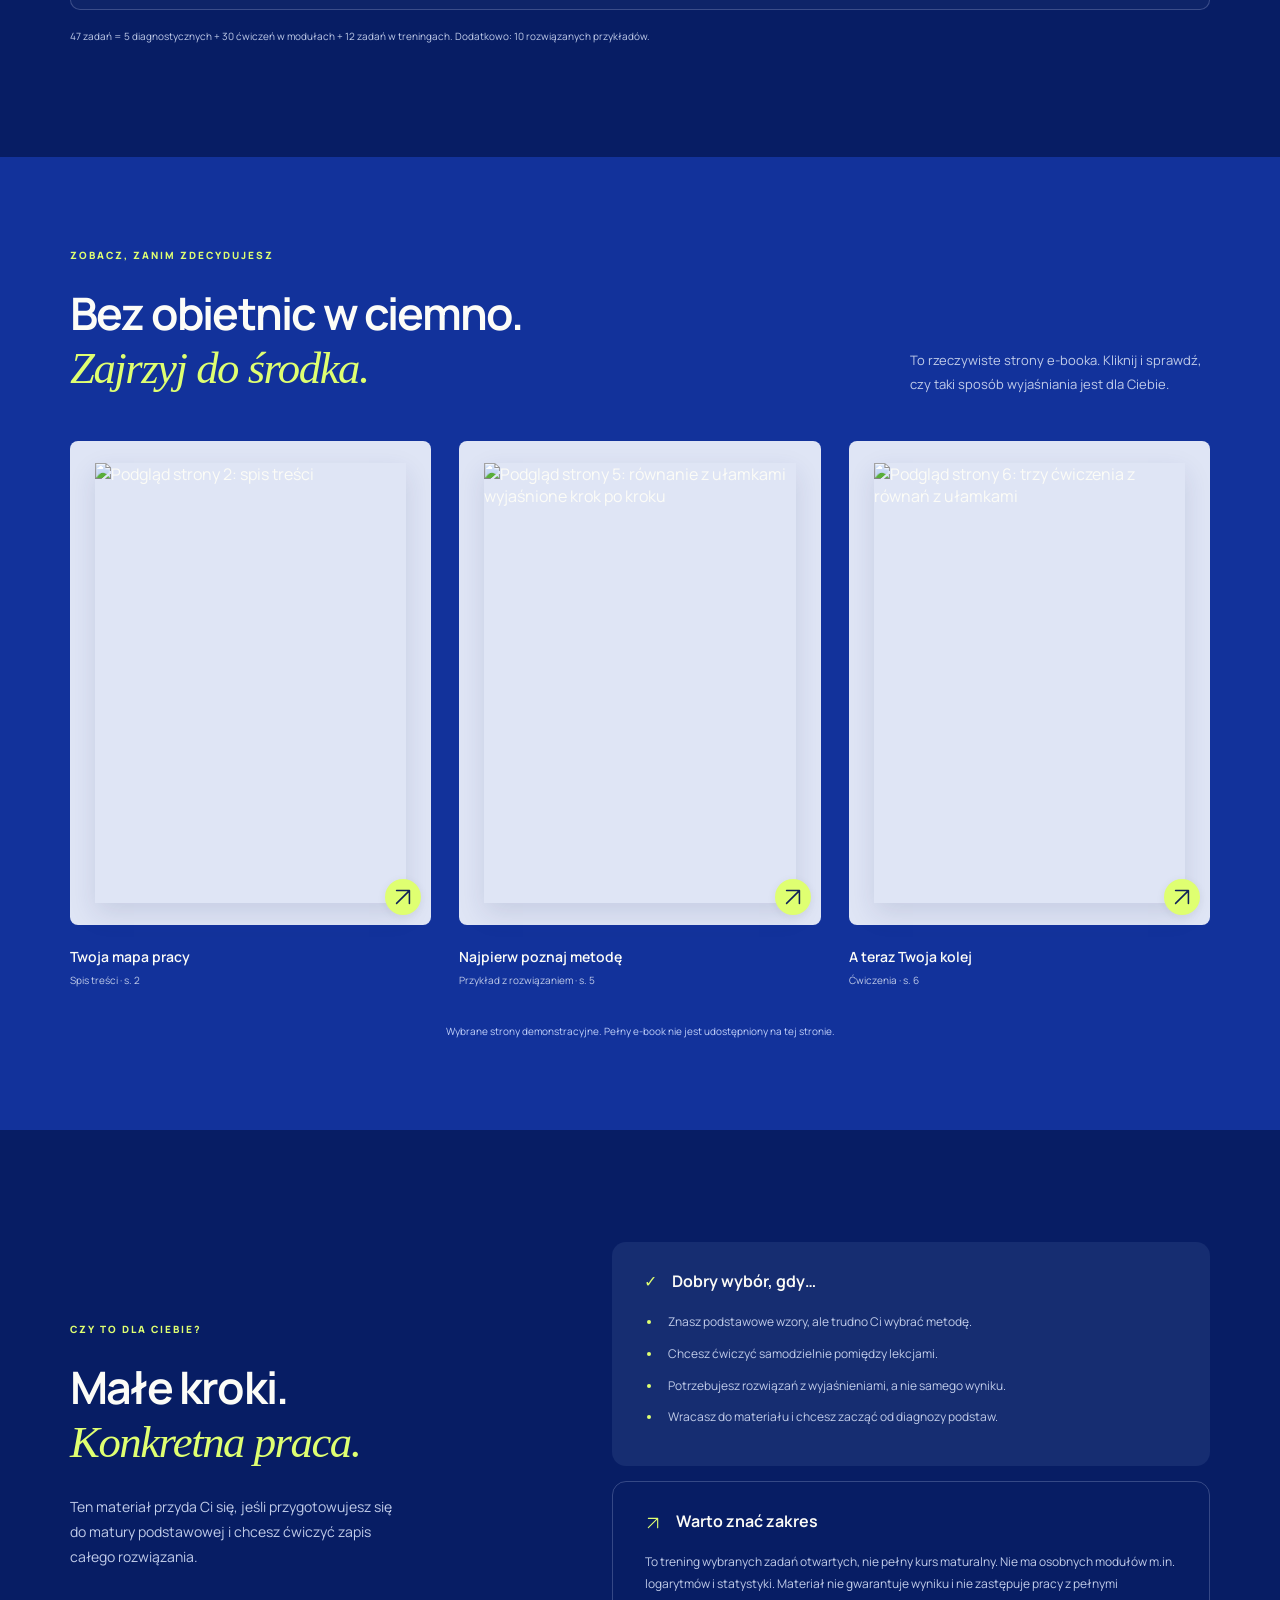
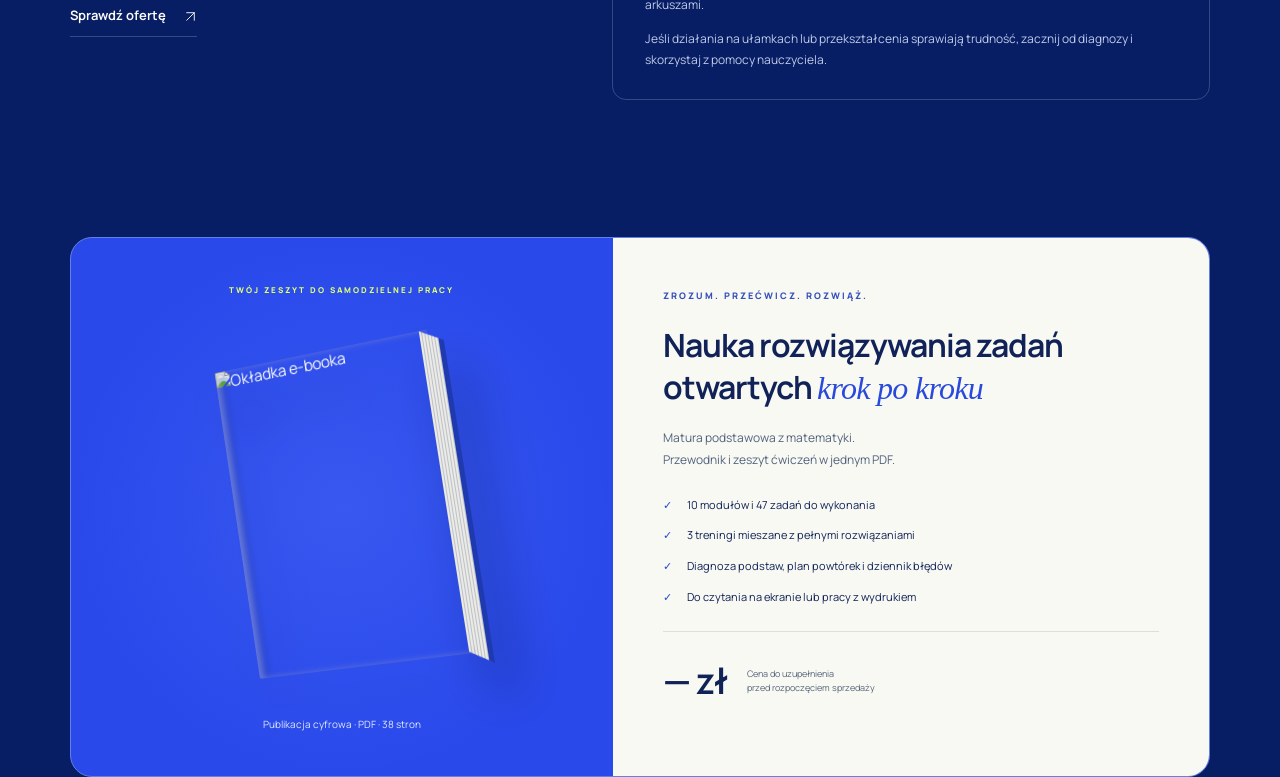
==== commit 294005b7: "Update index.html" ====
--- a/index.html
+++ b/index.html
@@ -8,8 +8,8 @@
   <title>Matura krok po kroku — zadania otwarte z matematyki</title>
   <link rel="icon" href="assets/favicon.svg" type="image/svg+xml">
   <link rel="preload" href="assets/manrope-latin-wght-normal.woff2" as="font" type="font/woff2" crossorigin>
-  <link rel="stylesheet" href="styles.css">
-  <script src="app.js" type="module"></script>
+  <link rel="stylesheet" href="site/styles.css">
+  <script src="site/app.js" type="module"></script>
 </head>
 <body>
   <a class="skip-link" href="#tresc">Przejdź do treści</a>
--- a/site/styles.css
+++ b/site/styles.css
@@ -0,0 +1,10 @@
+@font-face{font-family:Manrope;src:url('assets/manrope-latin-wght-normal.woff2') format('woff2');font-style:normal;font-weight:200 800;font-display:swap;unicode-range:U+0000-00FF,U+0131,U+0152-0153,U+02BB-02BC,U+02C6,U+02DA,U+02DC,U+0304,U+0308,U+0329,U+2000-206F,U+20AC,U+2122,U+2191,U+2193,U+2212,U+2215,U+FEFF,U+FFFD}
+@font-face{font-family:Manrope;src:url('assets/manrope-latin-ext-wght-normal.woff2') format('woff2');font-style:normal;font-weight:200 800;font-display:swap;unicode-range:U+0100-02BA,U+02BD-02C5,U+02C7-02CC,U+02CE-02D7,U+02DD-02FF,U+0304,U+0308,U+0329,U+1D00-1DBF,U+1E00-1E9F,U+1EF2-1EFF,U+2020,U+20A0-20AB,U+20AD-20C0,U+2113,U+2C60-2C7F,U+A720-A7FF}
+:root{--blue:#2949eb;--deep:#071d64;--ink:#102257;--lime:#dfff71;--white:#fcfcf7;--muted:#c1cce9;--line:rgba(218,228,255,.22);--radius:18px;font-family:Manrope,Arial,sans-serif;color:var(--white);background:var(--deep);font-synthesis:none}
+*{box-sizing:border-box}html{scroll-behavior:smooth;scroll-padding-top:110px}body{margin:0;background:radial-gradient(ellipse 90% 800px at 5% 170px,#123dcc 0%,transparent 100%),var(--deep)}body.modal-open{overflow:hidden}button,a{-webkit-tap-highlight-color:transparent}a{color:inherit;text-decoration:none}button{font:inherit;cursor:pointer}button:disabled{cursor:default}img{display:block;max-width:100%;height:auto}button,a,summary{touch-action:manipulation}button:focus-visible,a:focus-visible,summary:focus-visible{outline:3px solid var(--lime);outline-offset:6px}h1,h2,h3,p{margin:0}h1,h2,h3{font-weight:650}p{line-height:1.8}h2{font-size:clamp(32px,3.5vw,46px);letter-spacing:-1.8px;line-height:1.2}h3{line-height:1.45}h1{font-size:clamp(42px,4.6vw,65px);line-height:1.13;letter-spacing:-3px}.serif{font-family:Georgia,'Times New Roman',serif;font-style:italic;font-weight:400;color:var(--lime);letter-spacing:-1.5px}.wrap{width:min(1140px,calc(100% - 96px));margin-inline:auto}.section{padding-block:112px}.eyebrow{font-size:10px;letter-spacing:2px;font-weight:800;color:var(--lime);margin-bottom:22px;line-height:1.7}.button{display:inline-flex;justify-content:center;align-items:center;gap:32px;min-height:54px;padding:15px 26px;background:var(--lime);border:1px solid var(--lime);border-radius:6px;color:var(--ink);font-size:14px;font-weight:800;transition:background .2s,transform .2s,box-shadow .2s}.button:hover{background:#ebffa9;transform:translateY(-2px);box-shadow:0 9px 30px #0002}.button span[aria-hidden]{font-size:22px;line-height:1}.button-small{min-height:43px;padding:10px 18px;font-size:12px;gap:22px}.text-link{display:inline-flex;gap:18px;align-items:center;font-size:13px;font-weight:650;padding-block:12px;border-bottom:1px solid var(--line)}.text-link:hover{color:var(--lime)}.skip-link{position:fixed;top:8px;left:8px;transform:translateY(-200%);background:var(--lime);color:var(--ink);padding:16px;z-index:100}.skip-link:focus{transform:none}.demo-bar{text-align:center;padding:9px 16px;font-size:10px;letter-spacing:.5px;background:#06194f;color:#dce4ff}.demo-bar span{padding:0 12px;color:var(--lime)}.header{width:min(1240px,calc(100% - 64px));margin:auto;display:flex;align-items:center;justify-content:space-between;gap:24px;min-height:98px;position:relative;z-index:10;border-bottom:1px solid var(--line)}.brand{display:flex;align-items:center;gap:10px;font-size:20px;font-weight:800;letter-spacing:-.7px;line-height:1}.brand-sub{display:block;font-size:9px;letter-spacing:1.3px;font-weight:500;margin-top:7px}.header nav{display:flex;gap:26px;align-items:center;font-size:11px;font-weight:600}.header nav a:hover{color:var(--lime)}.menu-toggle{display:none}.hero{display:grid;grid-template-columns:1fr 1fr;align-items:center;gap:64px;padding-top:64px;padding-bottom:90px;min-height:720px}.hero-copy{grid-column:2;grid-row:1}.hero-copy .eyebrow{font-size:9px;letter-spacing:1.7px}.status-dot{display:inline-block;width:6px;height:6px;background:var(--lime);border-radius:50%;margin:0 7px 1px 0}.hero-lead{font-size:23px;font-weight:600;line-height:1.45;margin-top:25px;letter-spacing:-.6px}.hero-description{color:var(--muted);font-size:14px;max-width:450px;margin-top:20px}.hero-actions{display:flex;gap:22px;align-items:center;margin-top:30px;flex-wrap:wrap}.hero-actions .text-link{font-size:11px;gap:12px}.hero-meta{display:flex;gap:22px;color:var(--muted);font-size:10px;margin-top:25px}.hero-meta span span{color:var(--lime);margin-right:5px}.hero-art{position:relative;min-height:510px;display:flex;align-items:center;justify-content:center;isolation:isolate;grid-column:1;grid-row:1}.art-grid{position:absolute;width:400px;height:400px;max-width:100%;border:1px solid #94b0ff20;border-radius:50%;background:radial-gradient(circle,#416bff35,transparent 70%);z-index:-1}.art-grid:before,.art-grid:after{content:'';position:absolute;border:1px solid #94b0ff18;border-radius:50%;inset:40px}.art-grid:after{inset:-50px}.book{width:290px;position:relative;transform:perspective(1000px) rotateY(-15deg) rotateZ(-9deg);filter:drop-shadow(16px 35px 24px #010d485c);transform-style:preserve-3d;transition:transform .6s}.book:before{content:'';position:absolute;right:-15px;top:7px;bottom:-5px;width:18px;background:repeating-linear-gradient(90deg,#ecebe3 0,#ecebe3 2px,#bbc0ce 2px,#bbc0ce 3px);transform:skewY(30deg);border-right:5px solid #1f39ae;z-index:-1}.book:after{content:'';position:absolute;inset:0;box-shadow:inset 5px 0 6px #fff4,inset 10px 0 7px #0002;border-radius:2px;pointer-events:none}.book img{width:100%;border-radius:2px}.hero-art:hover .book{transform:perspective(1000px) rotateY(-8deg) rotateZ(-6deg)}.art-formula{position:absolute;top:18px;right:5px;transform:rotate(8deg);font-family:Georgia,serif;font-style:italic;color:#b1c3ff;font-size:18px}.art-note{position:absolute;bottom:18px;right:0;background:var(--white);color:var(--ink);padding:18px 24px;display:flex;gap:14px;align-items:center;box-shadow:0 16px 30px #02104933;border-radius:8px;font-size:12px;line-height:1.6;transform:rotate(-3deg)}.note-icon{display:grid;place-items:center;width:35px;height:35px;border-radius:50%;background:var(--lime);font-size:26px}.art-caption{position:absolute;bottom:-25px;font-size:8px;letter-spacing:2px;color:#c1cce9}.round-note{position:absolute;right:-4px;top:70px;width:94px;height:94px;display:flex;flex-direction:column;justify-content:center;align-items:center;border-radius:50%;background:var(--lime);color:var(--ink);font-size:10px;font-weight:700;line-height:.95;transform:rotate(12deg)}.round-note span{font-size:18px;line-height:.8}.numbers{display:grid;grid-template-columns:repeat(4,1fr);border-top:1px solid var(--line);border-bottom:1px solid var(--line);padding:28px 0}.numbers>div{padding:0 32px;display:flex;flex-direction:column;gap:6px;border-right:1px solid var(--line)}.numbers>div:first-child{padding-left:0}.numbers>div:last-child{border-right:0}.numbers strong{font-size:42px;font-weight:500;letter-spacing:-2px;color:var(--lime)}.numbers span{font-size:11px;color:var(--muted)}.section-heading{text-align:center}.section-heading>p:last-child{font-size:14px;color:var(--muted);margin-top:22px}.problem-grid{display:grid;grid-template-columns:repeat(3,1fr);gap:20px;margin-top:50px}.problem-card{padding:30px;border:1px solid var(--line);border-radius:var(--radius);background:#ffffff04}.card-index{font-size:9px;letter-spacing:1.7px;color:#b5c6f8}.problem-card h3{font-size:17px;letter-spacing:-.4px;margin:16px 0 12px}.problem-card p{font-size:12px;color:var(--muted)}.mini-diagram{height:90px;display:flex;align-items:center;gap:13px;color:var(--lime);margin-top:25px}.first-step span{display:grid;place-items:center;width:42px;height:52px;background:#eff4ff;color:#2f4cd6;font-family:Georgia,serif;font-style:italic;font-size:28px;border-radius:3px;transform:rotate(-8deg)}.first-step i{height:2px;width:34px;background:#536bab}.first-step b{font-size:30px;font-weight:400}.steps-diagram span{border:1px solid #6d85c1;width:38px;height:38px;border-radius:50%;display:grid;place-items:center;font-size:15px}.steps-diagram span:last-child{background:var(--lime);border-color:var(--lime);color:var(--ink)}.steps-diagram i{width:20px;height:1px;background:#6d85c1}.check-diagram span{display:grid;place-items:center;width:48px;height:48px;font-size:27px;background:#294287;border-radius:9px;transform:rotate(-6deg)}.check-diagram span:last-child{background:var(--lime);color:var(--ink);transform:rotate(7deg)}.check-diagram b{font-weight:400;font-size:28px}.method-section{background:#0d287e;padding:90px 0}.method-layout{display:grid;grid-template-columns:1fr 1fr;gap:90px;align-items:center}.method-intro>p:not(.eyebrow){font-size:13px;color:var(--muted);margin-top:24px;max-width:470px}.practice-image{margin:28px 0 0;max-width:440px}.practice-image img{border-radius:12px;aspect-ratio:2/1;object-fit:cover}.practice-image figcaption{font-size:9px;color:#b6c6ed;margin-top:10px}.method-steps{list-style:none;padding:0;margin:0}.method-steps li{display:flex;gap:22px;padding:30px 0;border-bottom:1px solid var(--line)}.method-steps li:first-child{padding-top:0}.method-steps li:last-child{border:0}.method-steps li>span{color:var(--lime);font-family:Georgia,serif;font-style:italic;font-size:27px;line-height:1.2}.method-steps h3{font-size:19px;letter-spacing:-.4px}.method-steps p{font-size:12px;color:var(--muted);margin-top:10px}.method-steps b{margin-left:auto;font-size:23px;color:var(--lime);font-weight:400}.split-heading{display:flex;justify-content:space-between;align-items:end;gap:60px;margin-bottom:45px}.split-heading>p{max-width:300px;flex-shrink:0;font-size:13px;color:var(--muted)}.chapters{display:grid;grid-template-columns:1fr 1fr;column-gap:65px}.chapters>div{display:flex;align-items:center;gap:15px;padding:21px 0;border-bottom:1px solid var(--line)}.chapters>div>span{font-size:11px;color:var(--lime);width:22px;flex-shrink:0}.chapters h3{font-size:12px;font-weight:550}.chapters small{margin-left:auto;white-space:nowrap;font-size:9px;color:#a7b8e1}.extras{margin-top:32px;background:#ffffff08;border:1px solid var(--line);border-radius:10px;padding:24px}.extras>p{font-size:12px;font-weight:700}.extras>p>span{color:var(--lime);font-size:18px;margin-right:10px}.extras>div{display:flex;flex-wrap:wrap;gap:12px;margin-top:18px}.extras>div>span{padding:8px 13px;border:1px solid #ffffff26;border-radius:30px;color:#dbe4fa;font-size:10px}.scope-note{font-size:10px;margin-top:17px;color:var(--muted)}.preview-section{padding:90px 0;background:#12329b}.preview-grid{display:grid;grid-template-columns:repeat(3,1fr);gap:28px}.page-card{border:0;background:none;text-align:left;padding:0;color:var(--white);min-width:0}.page-frame{padding:22px 25px;background:#dfe5f5;border-radius:8px;position:relative;transition:transform .3s,background .3s}.page-frame img{box-shadow:0 10px 25px #1e286a20}.page-card:hover .page-frame{transform:translateY(-7px);background:#f3f7ff}.zoom-icon{position:absolute;bottom:10px;right:10px;width:36px;height:36px;display:grid;place-items:center;background:var(--lime);color:var(--ink);border-radius:50%;font-size:22px;box-shadow:0 2px 10px #0001}.page-label{display:flex;flex-direction:column;gap:7px;padding-top:22px}.page-label strong{font-size:14px;font-weight:600}.page-label>span{font-size:10px;color:var(--muted)}.preview-note{text-align:center;color:#c2d1fa;font-size:10px;margin-top:35px}.fit-section{display:grid;grid-template-columns:.85fr 1.15fr;gap:100px;align-items:center}.fit-section>div>p:not(.eyebrow){font-size:14px;color:var(--muted);margin:24px 0;max-width:340px}.fit-card{border-radius:14px;padding:28px 32px;background:#162d71;margin-bottom:15px}.fit-card h3{font-size:16px;margin-bottom:18px}.fit-card h3 span{color:var(--lime);margin-right:12px}.fit-card ul{padding-left:18px;margin:0}.fit-card li{font-size:12px;color:var(--muted);padding-left:6px;line-height:1.8;margin:10px 0}.fit-card li::marker{color:var(--lime)}.fit-neutral{background:transparent;border:1px solid var(--line)}.fit-neutral p{font-size:12px;color:var(--muted);margin-top:12px}.offer-section{padding-block:10px 0}.offer-card{display:grid;grid-template-columns:1fr 1.1fr;border:1px solid #6480e6;border-radius:22px;overflow:hidden;background:var(--blue)}.offer-visual{display:flex;flex-direction:column;align-items:center;justify-content:center;padding:45px 35px;background:radial-gradient(ellipse,#6380ff44,transparent 70%)}.offer-visual .eyebrow{font-size:8px;margin-bottom:52px}.book-small{width:225px}.offer-visual>span{font-size:10px;color:#e1e9ff;margin-top:50px}.offer-copy{padding:50px;background:#f8f9f2;color:var(--ink)}.offer-copy .eyebrow{color:#3650bd;font-size:9px}.offer-copy h2{font-size:32px;letter-spacing:-1px;line-height:1.3}.offer-copy .serif{color:#2949dd;letter-spacing:-.7px}.offer-copy>p:not(.eyebrow){font-size:12px;color:#52617e;margin-top:18px}.offer-list{padding:0;list-style:none;font-size:11px;margin:25px 0}.offer-list li{margin:12px 0;line-height:1.7;padding-left:24px;position:relative}.offer-list li:before{content:'✓';position:absolute;left:0;color:#2349c9}.price-line{display:flex;gap:20px;align-items:center;border-top:1px solid #dce0d7;padding-top:24px}.price-line strong{font-size:36px;letter-spacing:-1px;font-weight:650;white-space:nowrap}.price-line>span{font-size:9px;color:#57657c;line-height:1.6}.buy-button{width:100%;margin-top:22px;justify-content:space-between;background:var(--blue);border-color:var(--blue);color:white}.buy-button:hover{background:#1636c7}.offer-copy .purchase-note{font-size:9px!important;text-align:center;margin-top:12px!important}.offer-copy .delivery{font-size:10px!important;padding-top:15px;border-top:1px solid #dce0d7}.faq-section{display:grid;grid-template-columns:.8fr 1.2fr;gap:80px}.faq-section>div>p:last-child{font-size:13px;color:var(--muted);margin-top:22px}.faq-list details{border-bottom:1px solid var(--line);padding:20px 0}.faq-list details:first-child{padding-top:0}.faq-list summary{font-size:13px;font-weight:650;cursor:pointer;list-style:none;display:flex;justify-content:space-between;align-items:center;gap:20px;line-height:1.6}.faq-list summary::-webkit-details-marker{display:none}.faq-list summary:after{content:'+';color:var(--lime);font-size:23px;font-weight:400;flex-shrink:0}.faq-list details[open] summary:after{content:'−'}.faq-list details p{font-size:12px;color:var(--muted);padding-top:15px;max-width:95%}.last-word{text-align:center;padding:60px 0 100px;border-top:1px solid var(--line)}.last-word h2{margin:22px 0 30px}.last-icon{display:inline-grid;place-items:center;width:48px;height:48px;background:#ffffff10;color:var(--lime);font-size:30px;border-radius:50%}.footer{padding:35px 0 25px;border-top:1px solid var(--line)}.footer-top,.footer-bottom{display:flex;align-items:center;justify-content:space-between;gap:30px}.footer-top>p{text-align:right;font-size:10px;color:var(--muted)}.footer-bottom{margin-top:35px;padding-top:25px;border-top:1px solid var(--line);font-size:10px;color:#b8c7ec}.footer-bottom p{overflow-wrap:anywhere;max-width:600px}.footer-bottom nav{display:flex;gap:22px;flex-wrap:wrap}.footer-bottom button{border:0;padding:6px 0;background:none;color:inherit;font-size:10px}.footer-bottom button:hover{color:var(--lime)}.footer-note{font-size:9px;color:#a5b6df;margin-top:25px}.footer-note span{margin-left:15px}.mobile-buy{display:none}dialog{border:0;padding:0;border-radius:14px;color:var(--ink);background:var(--white);box-shadow:0 30px 100px #0006}dialog::backdrop{background:#010d36cc;backdrop-filter:blur(6px)}.preview-dialog{max-width:760px;width:calc(100% - 36px);max-height:90dvh}.dialog-top{display:flex;align-items:center;justify-content:space-between;padding:15px 20px;background:var(--white);position:sticky;top:0;border-bottom:1px solid #d5dae6}.dialog-top h2{font-size:13px;letter-spacing:0}.close-dialog{border:0;background:none;color:var(--ink);font-size:25px;min-width:44px;min-height:44px}.preview-dialog>img{width:100%}.preview-controls{display:flex;gap:20px;justify-content:center;align-items:center;position:sticky;bottom:0;background:var(--white);border-top:1px solid #d5dae6;padding:10px}.preview-controls p{font-size:12px}.preview-controls button{width:44px;height:44px;background:#e3e9ff;color:var(--ink);border:0;border-radius:50%}.preview-controls button:disabled{opacity:.35}.info-dialog{width:calc(100% - 36px);max-width:470px;padding:40px}.info-dialog>.close-dialog:first-child{position:absolute;right:10px;top:10px}.info-dialog h2{font-size:28px;letter-spacing:-.7px;margin-top:18px}.info-dialog p{font-size:13px;line-height:1.8;margin:20px 0 25px;white-space:pre-line;overflow-wrap:anywhere}.info-dialog .button{font-size:13px}.info-symbol{display:inline-grid;place-items:center;width:45px;height:45px;border-radius:50%;background:var(--lime);font-size:28px}.noscript{text-align:center;padding:20px;background:var(--lime);color:var(--ink)}.reveal{opacity:1;transform:none}.motion-ready .reveal.pending{opacity:0;transform:translateY(18px)}.motion-ready .reveal{transition:opacity .65s,transform .65s}[hidden]{display:none!important}
+.arrow-icon{display:inline-block;width:1em;height:1em;flex-shrink:0;vertical-align:middle}.button>.arrow-icon{width:18px;height:18px}.fit-card h3 .arrow-icon{width:16px;height:16px}
+@media(min-width:1600px){.hero{padding-top:90px;padding-bottom:110px}.hero-art{min-height:560px}.book{width:315px}.book-small{width:225px}}
+@media(max-width:1100px){.wrap{width:calc(100% - 64px)}.header nav{gap:17px;font-size:10px}.hero{gap:38px;min-height:650px}.hero-art{min-height:450px}.book{width:250px}.round-note{width:80px;height:80px;right:-8px;top:40px;font-size:9px}.art-note{right:-10px;padding:14px 18px}.art-formula{font-size:14px}.hero-meta{gap:12px;font-size:9px}.hero-actions{gap:13px}.method-layout{gap:50px}.split-heading{gap:35px}.split-heading>p{max-width:260px}.chapters{column-gap:35px}.fit-section{gap:50px}.offer-copy{padding:35px}.faq-section{gap:45px}.book-small{width:210px}}
+@media(max-width:800px){.header{width:calc(100% - 40px);min-height:80px;gap:16px}.header nav{display:none;position:absolute;left:0;right:0;top:79px;padding:25px;background:#102d8b;box-shadow:0 20px 30px #020b3b77;border:1px solid var(--line);border-radius:0 0 10px 10px;font-size:14px}.header nav.open{display:flex;flex-direction:column;align-items:stretch;gap:0}.header nav a{padding:14px}.menu-toggle{display:flex;flex-direction:column;justify-content:center;gap:6px;order:3;padding:10px;border:1px solid var(--line);background:none;min-height:44px;width:44px;border-radius:5px}.menu-toggle span{width:20px;height:1px;background:#fff}.nav-buy{margin-left:auto}.brand{font-size:18px}.hero{gap:25px;padding-top:50px;padding-bottom:60px;min-height:580px}h1{font-size:42px;letter-spacing:-2px}.hero-lead{font-size:19px}.hero-description{font-size:12px}.hero-art{min-height:400px}.book{width:205px}.art-note{bottom:10px;font-size:10px;padding:12px;gap:8px}.art-caption{font-size:7px;bottom:-15px}.round-note{right:-10px;top:35px;width:68px;height:68px;font-size:8px}.art-formula{display:none}.hero-actions .text-link{font-size:10px}.hero-meta{flex-direction:column;gap:8px}.numbers>div{padding:0 20px}.numbers strong{font-size:33px}.numbers span{font-size:9px}.section{padding-block:75px}.problem-card{padding:22px}.problem-card h3{font-size:15px}.problem-card p{font-size:11px}.card-index{font-size:8px;letter-spacing:1px}.mini-diagram{gap:7px}.first-step i{width:20px}.steps-diagram span{width:30px;height:30px}.steps-diagram i{width:12px}.method-section,.preview-section{padding:70px 0}.method-layout{gap:35px}.method-steps li{gap:14px}.method-steps h3{font-size:16px}.method-steps p{font-size:11px}.split-heading{align-items:start}.split-heading>p{max-width:220px;font-size:12px}.chapters h3{font-size:11px}.chapters>div{gap:10px}.preview-grid{gap:18px}.page-frame{padding:15px}.fit-section{grid-template-columns:1fr 1.3fr;gap:30px}.fit-card{padding:22px}.offer-visual{padding:30px 20px}.book-small{width:180px}.offer-copy{padding:30px}.offer-copy h2{font-size:27px}.offer-visual .eyebrow{font-size:7px;letter-spacing:1px}.faq-section{gap:30px}.footer-bottom{align-items:start}.footer-bottom nav{gap:15px}}
+@media(max-width:600px){html{scroll-padding-top:24px}.wrap{width:calc(100% - 40px)}.demo-bar{font-size:8px;padding:8px 10px;letter-spacing:.1px}.demo-bar span{padding:0 5px}.header{min-height:74px;gap:12px}.header nav{top:73px}.brand{font-size:17px;gap:8px}.brand img{width:31px;height:31px}.brand-sub{font-size:8px;letter-spacing:.6px}.nav-buy{padding:8px 12px;font-size:10px;gap:12px;min-height:40px}.menu-toggle{width:40px;min-height:40px}.hero{display:flex;flex-direction:column;padding-top:42px;padding-bottom:48px;gap:32px;min-height:0}.hero-copy{width:100%;order:0}.hero-art{order:1;width:100%;min-height:405px;margin-top:6px}.hero-copy .eyebrow{font-size:8px;letter-spacing:1.3px;margin-bottom:20px}h1{font-size:clamp(40px,10.8vw,58px);line-height:1.12;letter-spacing:-2px}h2{font-size:32px;letter-spacing:-1.2px}.hero-lead{font-size:20px;margin-top:22px}.hero-description{font-size:13px;max-width:430px;margin-top:16px}.hero-actions{gap:18px;margin-top:25px}.hero-actions .button{font-size:12px;padding:13px 20px;min-height:50px;gap:25px}.hero-actions .text-link{font-size:10px}.hero-meta{flex-direction:row;gap:20px;margin-top:22px;font-size:9px}.book{width:230px}.round-note{top:30px;right:10px;width:80px;height:80px;font-size:9px}.art-grid{width:310px;height:310px}.art-grid:after{inset:-20px}.art-note{right:5px;bottom:5px;font-size:11px;padding:15px 18px}.art-caption{bottom:-27px}.numbers{grid-template-columns:1fr 1fr;padding:0;margin-top:24px}.numbers>div{padding:22px!important;border-bottom:1px solid var(--line);gap:5px}.numbers>div:nth-child(2){border-right:0}.numbers>div:nth-child(n+3){border-bottom:0}.numbers strong{font-size:36px}.numbers span{font-size:10px}.section{padding-block:65px}.section-heading{text-align:left}.eyebrow{font-size:9px;margin-bottom:18px}.section-heading h2 br{display:none}.section-heading>p:last-child{font-size:13px;margin-top:20px}.problem-grid{grid-template-columns:1fr;gap:16px;margin-top:30px}.problem-card{padding:25px;display:grid;grid-template-columns:1fr 110px;column-gap:12px}.card-index{grid-column:1;font-size:9px}.problem-card h3{grid-column:1/-1;font-size:18px;margin-top:15px}.problem-card p{grid-column:1/-1;font-size:13px}.mini-diagram{grid-column:2;grid-row:1;margin-top:0;height:30px;justify-content:end;gap:6px}.first-step span{width:25px;height:32px;font-size:20px}.first-step i{width:13px}.steps-diagram span{width:23px;height:23px;font-size:11px}.steps-diagram i{width:10px}.check-diagram span{width:28px;height:28px;font-size:18px}.check-diagram b{font-size:20px}.method-layout{grid-template-columns:1fr;gap:40px}.method-intro>p:not(.eyebrow){font-size:13px}.method-steps li{padding:23px 0;gap:20px}.method-steps h3{font-size:18px}.method-steps p{font-size:13px}.practice-image{max-width:100%}.practice-image img{aspect-ratio:1.8}.split-heading{flex-direction:column;gap:22px;margin-bottom:30px}.split-heading>p{max-width:none;font-size:13px}.chapters{display:flex;flex-direction:column;gap:0}.chapters>div:nth-child(1){order:1}.chapters>div:nth-child(2){order:6}.chapters>div:nth-child(3){order:2}.chapters>div:nth-child(4){order:7}.chapters>div:nth-child(5){order:3}.chapters>div:nth-child(6){order:8}.chapters>div:nth-child(7){order:4}.chapters>div:nth-child(8){order:9}.chapters>div:nth-child(9){order:5}.chapters>div:nth-child(10){order:10}.chapters>div{padding:18px 0;gap:13px}.chapters h3{font-size:12px}.chapters small{font-size:9px}.extras{padding:20px}.extras>div{gap:8px}.extras>div>span{font-size:9px;padding:8px 10px}.scope-note{font-size:10px}.preview-grid{grid-template-columns:1fr;gap:28px;max-width:400px;margin:auto}.page-frame{padding:25px 35px;max-height:445px;overflow:hidden}.page-frame img{width:100%;object-fit:contain}.page-label{padding-top:16px}.page-label strong{font-size:15px}.page-label>span{font-size:11px}.preview-note{font-size:10px}.fit-section{grid-template-columns:1fr;gap:30px}.fit-section>div>p:not(.eyebrow){font-size:13px;max-width:none}.fit-card{padding:25px}.fit-card li,.fit-card p{font-size:12px}.offer-card{grid-template-columns:1fr}.offer-visual{padding:30px 20px 35px}.offer-visual .eyebrow{margin-bottom:35px;font-size:8px}.book-small{width:170px}.offer-visual>span{margin-top:35px}.offer-copy{padding:30px 25px}.offer-copy h2{font-size:29px}.offer-copy>p:not(.eyebrow){font-size:13px}.offer-list{font-size:12px}.price-line{gap:20px}.price-line strong{font-size:36px}.price-line>span{font-size:10px}.offer-copy .purchase-note{font-size:10px!important}.offer-copy .delivery{font-size:11px!important}.faq-section{grid-template-columns:1fr;gap:35px}.faq-list summary{font-size:13px;gap:14px}.faq-list details p{font-size:13px;max-width:100%}.last-word{padding:45px 0 65px}.last-word h2{font-size:30px;line-height:1.3}.footer{padding-bottom:100px}.footer-top{align-items:start}.footer-top>p{font-size:9px}.footer-bottom{flex-direction:column;gap:20px;font-size:10px}.footer-bottom nav{gap:20px}.footer-bottom button{font-size:10px}.footer-note{font-size:9px;line-height:1.8}.footer-note span{display:block;margin-left:0;margin-top:6px}.mobile-buy{display:flex;align-items:center;justify-content:space-between;gap:15px;position:fixed;bottom:0;left:0;right:0;z-index:8;background:#071d64f5;border-top:1px solid #ffffff36;padding:12px 20px calc(12px + env(safe-area-inset-bottom));backdrop-filter:blur(10px);transform:translateY(120%);transition:transform .3s}.mobile-buy.visible{transform:translateY(0)}.mobile-buy>span{font-size:12px;font-weight:700}.mobile-buy>span>span{display:block;font-size:9px;font-weight:400;color:var(--muted);margin-top:4px}.info-dialog{padding:35px 25px}.info-dialog h2{font-size:26px}.info-dialog p{font-size:13px}}
+@media(prefers-reduced-motion:reduce){html{scroll-behavior:auto}*,*:before,*:after{animation:none!important;transition:none!important}.motion-ready .reveal.pending{opacity:1;transform:none}.hero-art:hover .book{transform:perspective(1000px) rotateY(-15deg) rotateZ(-9deg)}}
